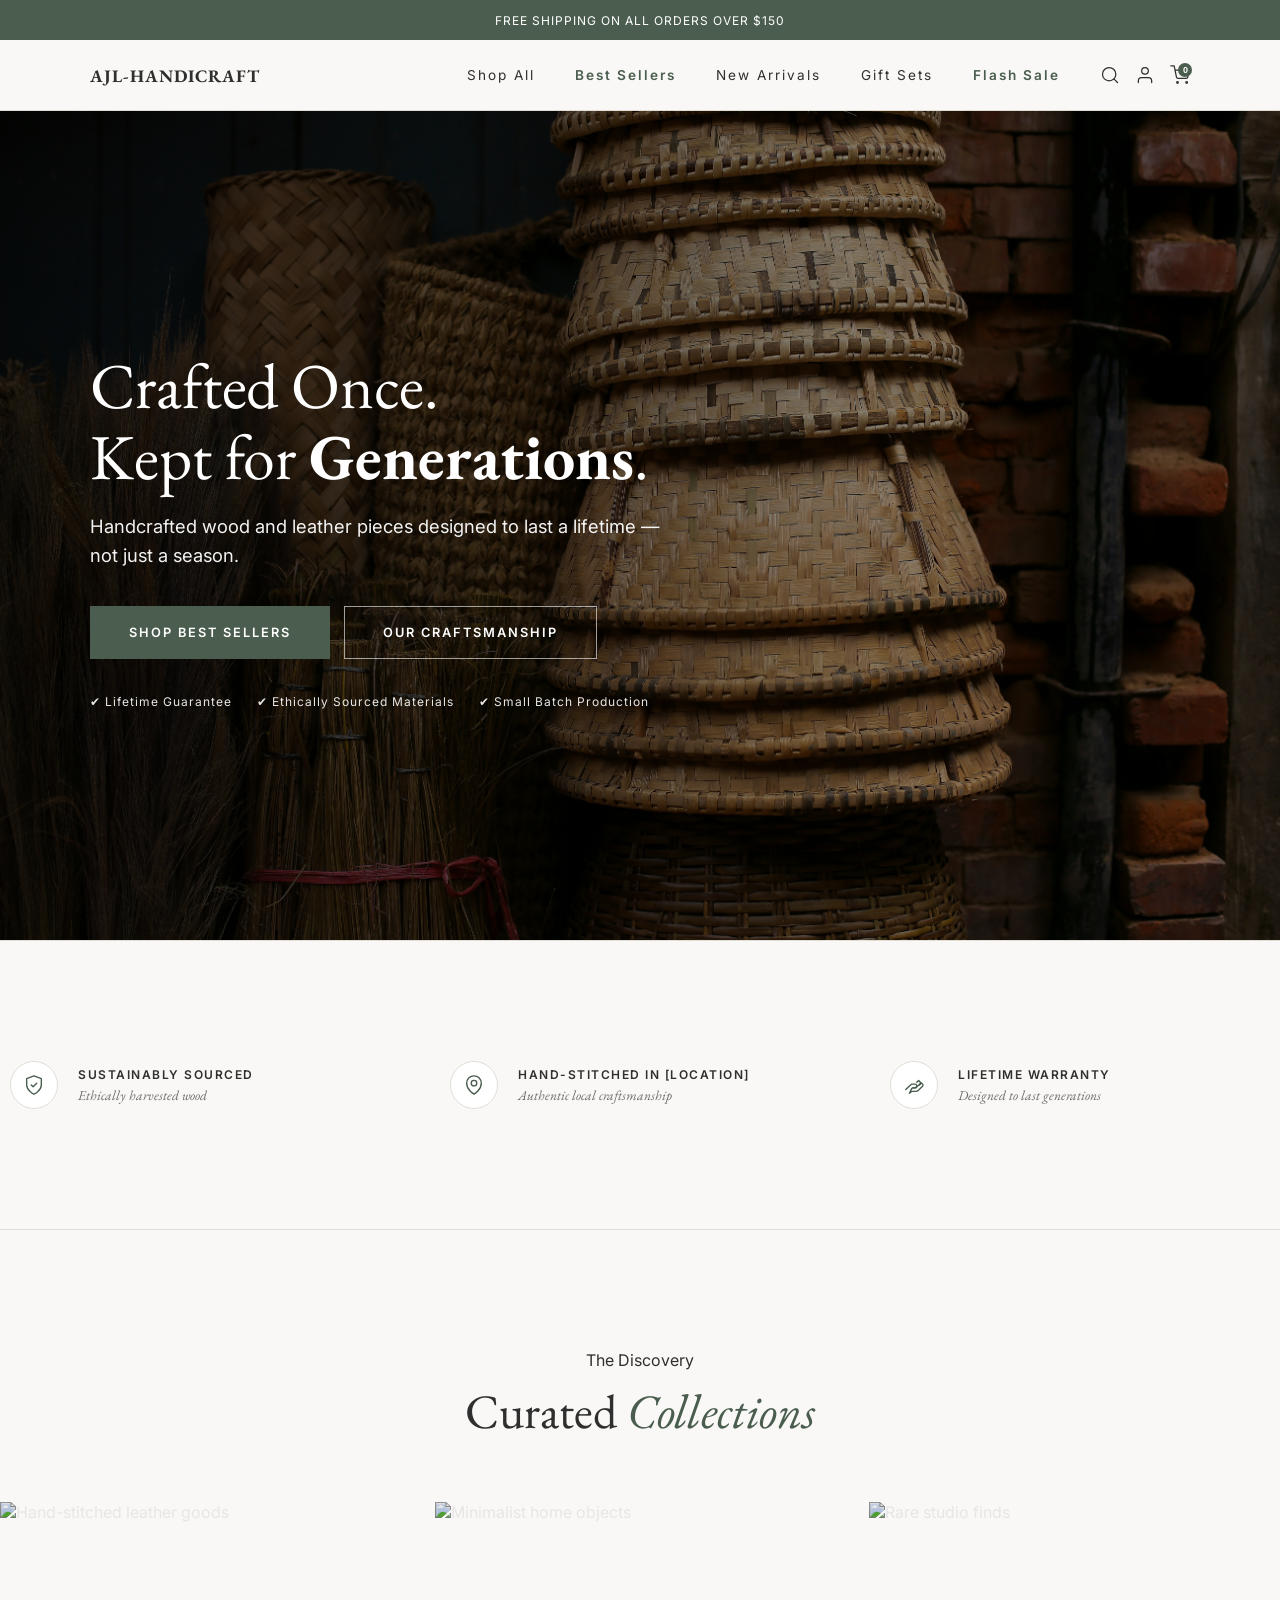
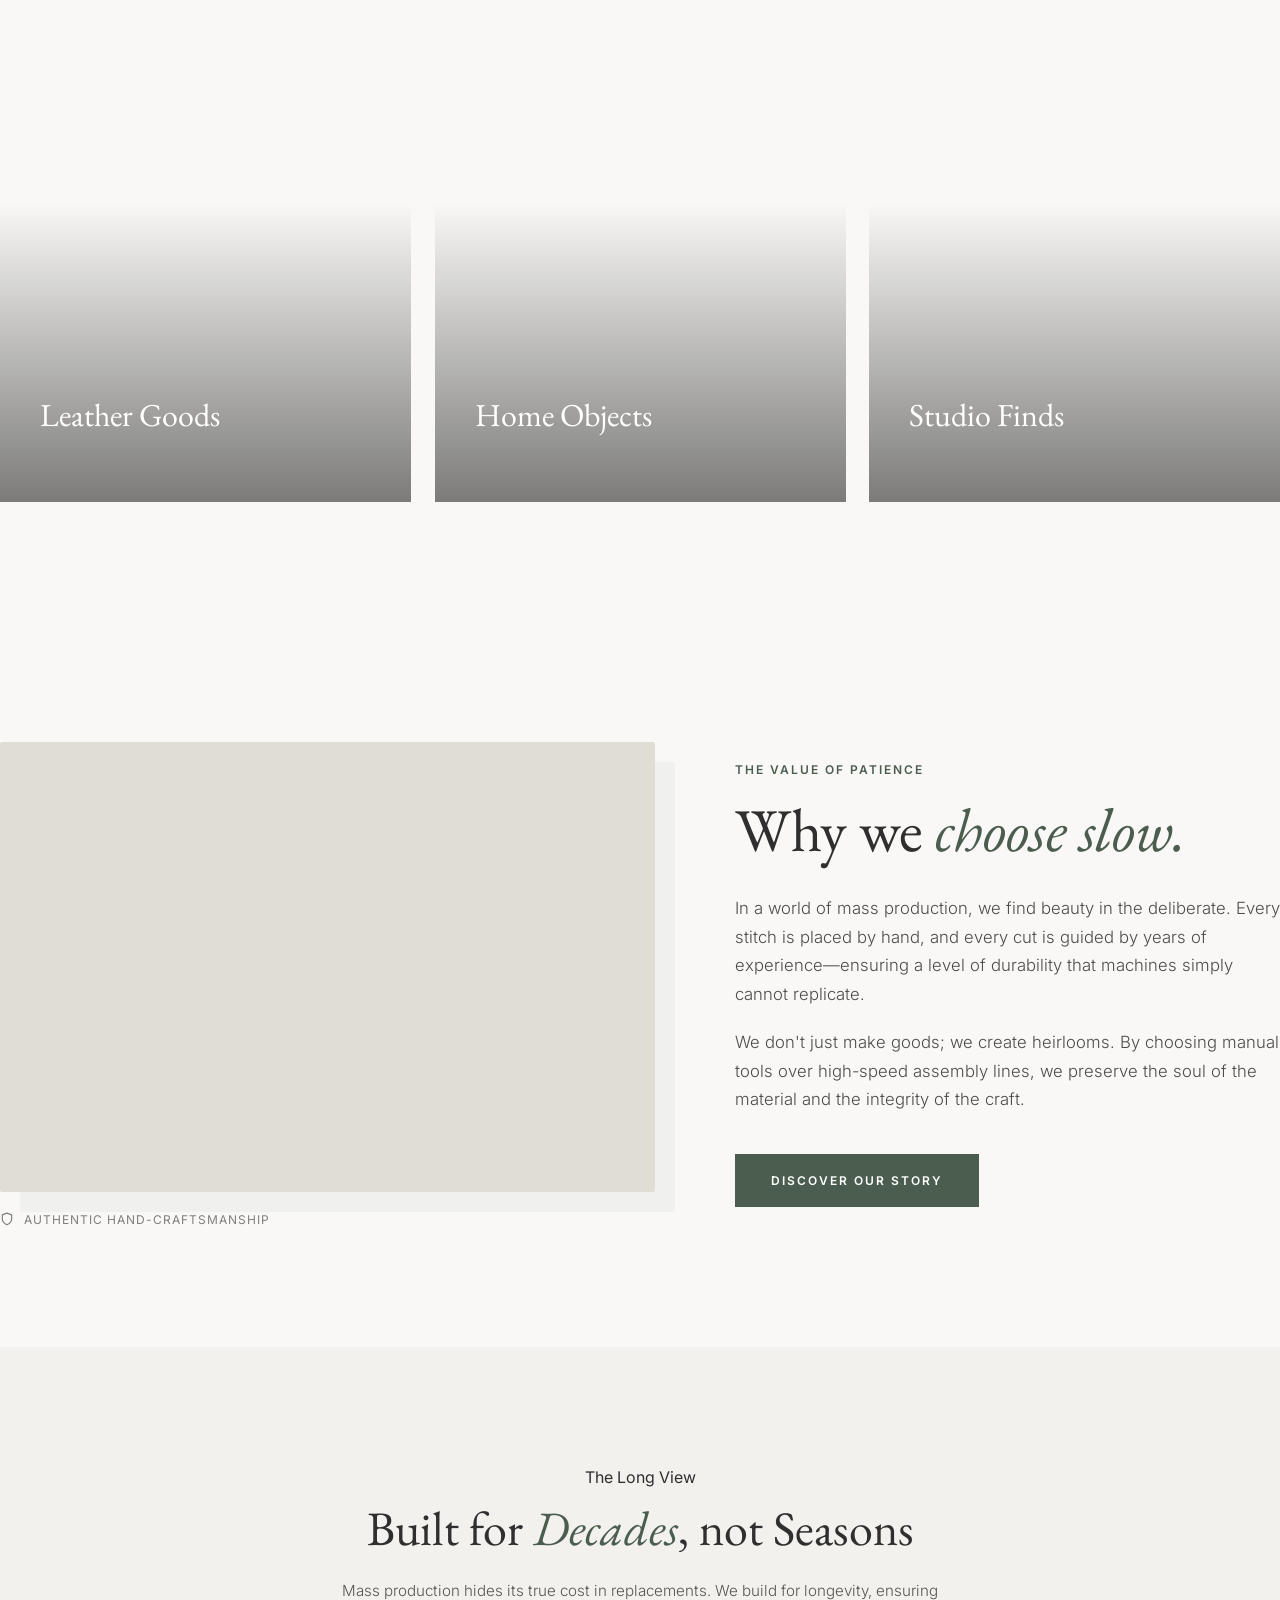
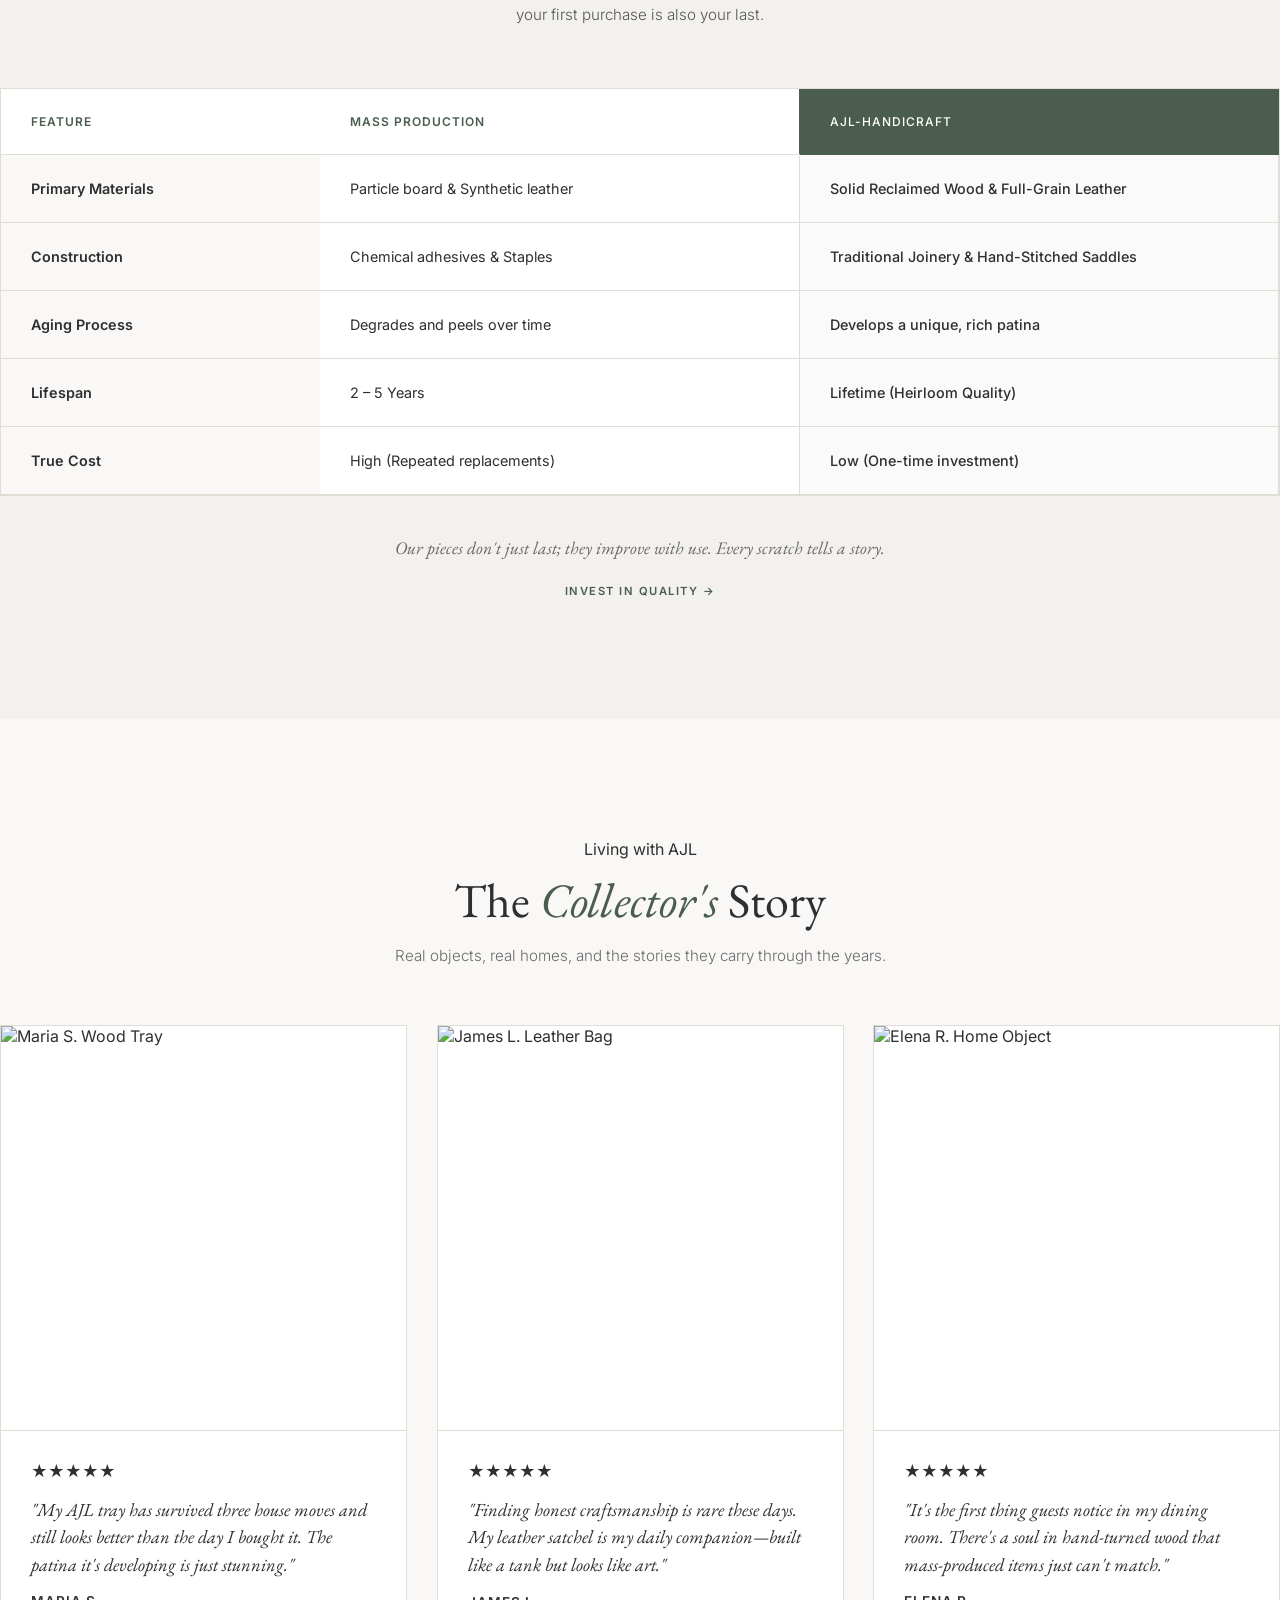
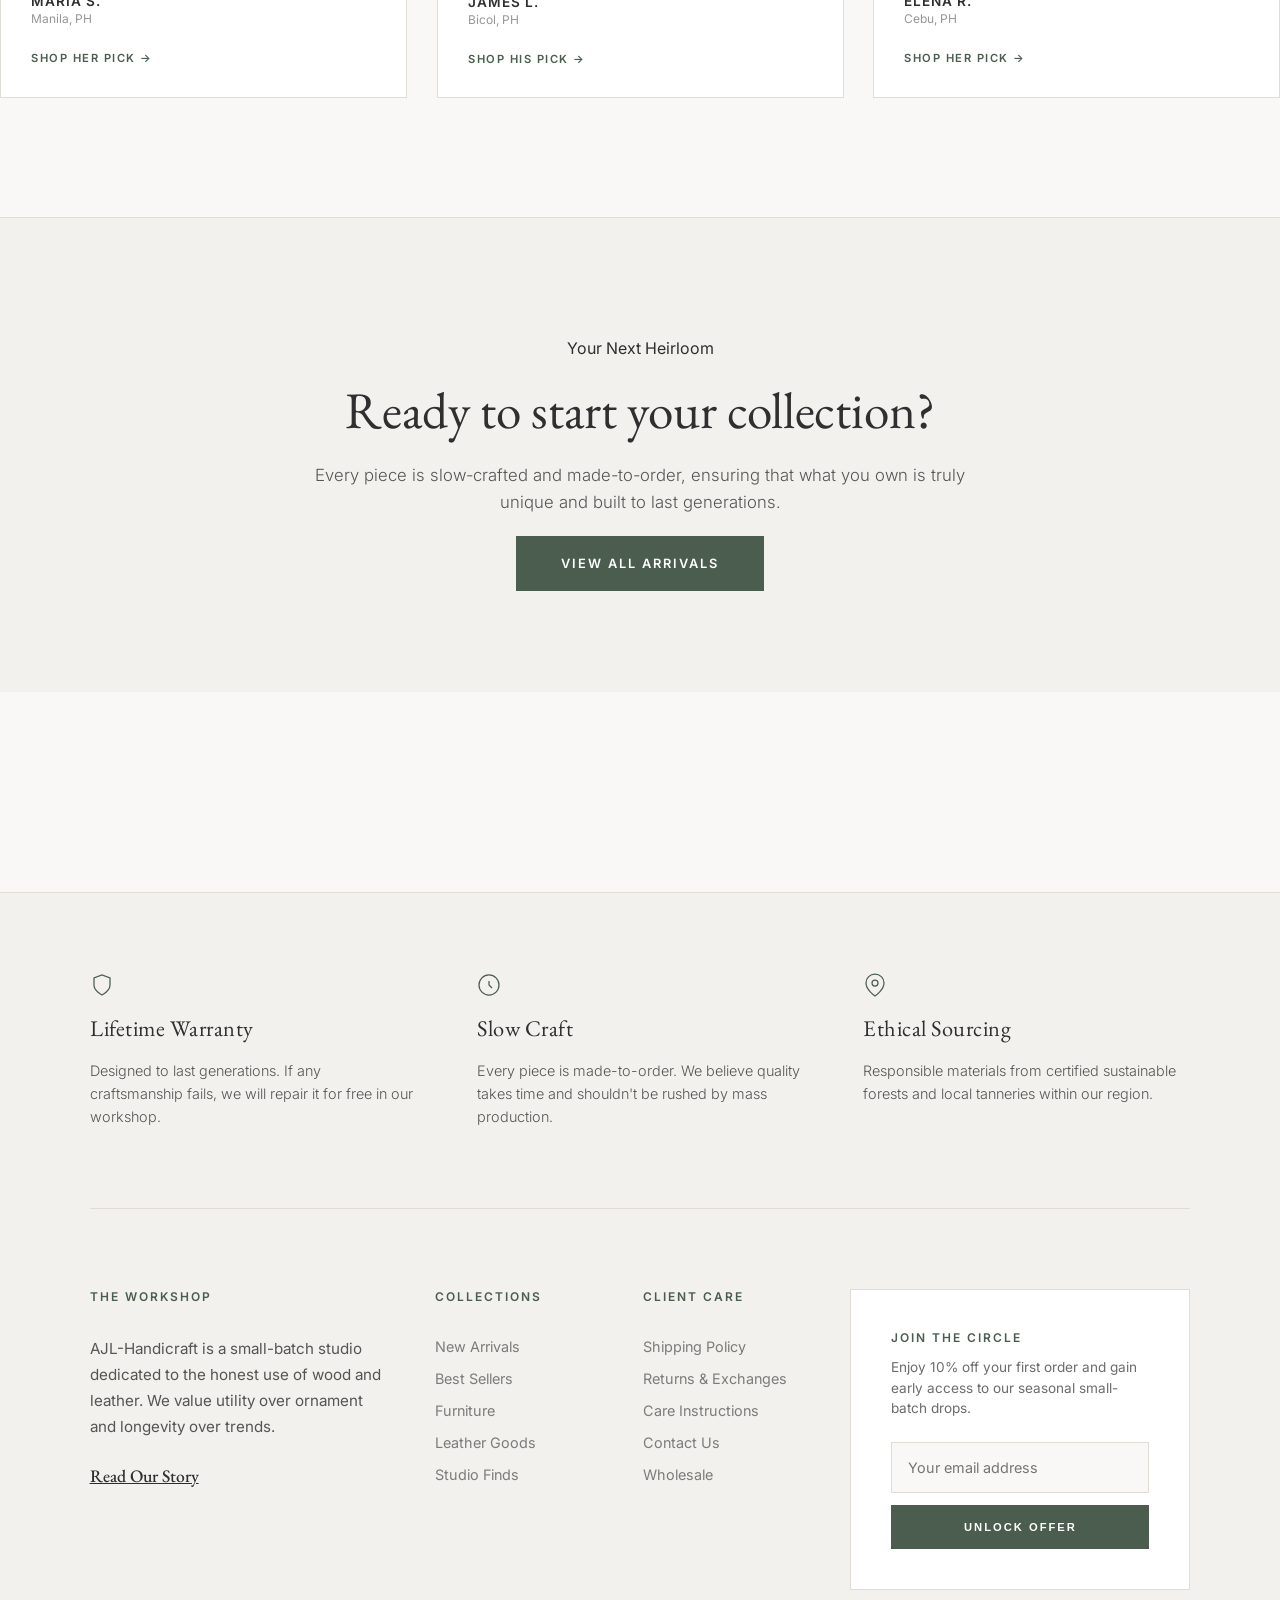
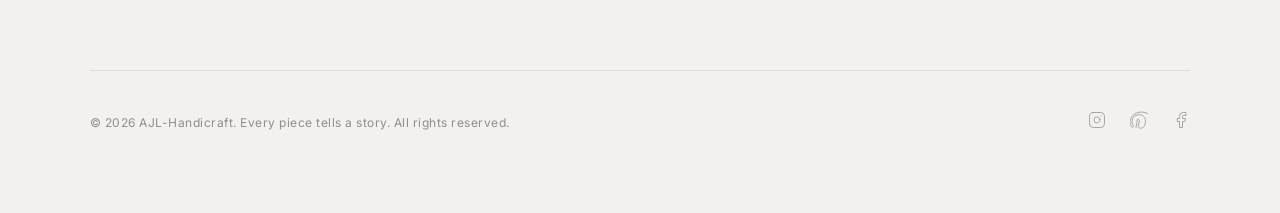
==== index.html @ 51618d53 "initial commit" ====
<!DOCTYPE html>
<html lang="en">
<head>
    <meta charset="UTF-8">
    <meta name="viewport" content="width=device-width, initial-scale=1.0">
    <meta name="description" content="Discover AJL-Handicraft, a small-batch studio dedicated to honest, slow-crafted wood and leather goods. Shop our ethical, made-to-order collections designed to last generations.">
    <title>AJL-Handicraft | Honest Work</title>
    <link href="https://fonts.googleapis.com/css2?family=EB+Garamond:ital@0;1&family=Inter:wght@300;400;500&display=swap" rel="stylesheet">
    <!-- <link href="https://unpkg.com/aos@2.3.1/dist/aos.css" rel="stylesheet"> -->
    
    <style>
        :root {
            --color-bg: #F9F8F6;
            --color-text: #2F2F2F;
            --color-accent: #4A5D4E;
            --color-border: #E0DDD5;
            --margin-elegant: clamp(1.5rem, 7vw, 10rem); 
            --max-content-width: 1400px;
            --announcement-height: 40px;
            --header-height: 70px;
            --drawer-top-offset: calc(var(--announcement-height) + var(--header-height));
        }

        * { margin: 0; padding: 0; box-sizing: border-box; }

        body {
            background-color: var(--color-bg);
            color: var(--color-text);
            font-family: 'Inter', sans-serif;
            overflow-x: hidden;
        }

        /* --- SMART STICKY NAVIGATION --- */
        #main-header {
            position: fixed;
            top: 0;
            left: 0;
            width: 100%;
            z-index: 4000;
            background: var(--color-bg);
            transition: transform 0.3s ease-in-out;
        }

        .header-hidden:not(.has-active-drawer) {
            transform: translateY(calc(var(--announcement-height) * -1));
        }

        .announcement-bar {
            background: var(--color-accent);
            color: white;
            height: var(--announcement-height);
            display: flex;
            align-items: center;
            justify-content: center;
            font-size: 0.75rem;
            text-transform: uppercase;
            letter-spacing: 1px;
        }

        .main-nav {
            height: var(--header-height);
            display: flex;
            align-items: center;
            justify-content: space-between;
            padding: 0 var(--margin-elegant);
            max-width: var(--max-content-width);
            margin: 0 auto;
            background: var(--color-bg);
            transparent: 0.5;
        }

        .nav-border-wrapper {
            border-bottom: 1px solid var(--color-border);
            background: var(--color-bg);
        }

        .logo { 
            font-family: 'EB Garamond', serif; 
            font-size: 1.1rem;
            font-weight: bolder;
            letter-spacing: 1px; 
            text-transform: uppercase;
            text-decoration: none;
            color: var(--color-text);
        }

        .nav-controls { display: flex; align-items: center; gap: 2.5rem;}
        .nav-links { display: flex; align-items: center; gap: 2.5rem;}
        .nav-links a { 
            text-decoration: none; 
            color: var(--color-text); 
            font-size: 0.85rem; 
            letter-spacing: 2px;
        }

        .action-icons { display: flex; align-items: center; gap: 15px; }
        .icon-btn { background: none; border: none; cursor: pointer; display: flex; align-items: center; color: var(--color-text); position: relative; }
        
        .cart-count {
            position: absolute; top: -2px; right: -2px;
            background: var(--color-accent); color: white;
            font-size: 9px; min-width: 14px; height: 14px;
            display: flex; align-items: center; justify-content: center;
            border-radius: 50%; font-weight: bold;
        }

        .menu-toggle { 
            display: none; flex-direction: column; justify-content: center; align-items: center;
            gap: 5px; cursor: pointer; width: 24px; height: 24px; position: relative;
        }
        .menu-toggle span { 
            width: 22px; height: 1.5px; background: var(--color-text); 
            transition: all 0.3s cubic-bezier(0.4, 0, 0.2, 1); transform-origin: center;
        }
        .active-burger span:nth-child(1) { transform: translateY(6.5px) rotate(45deg); }
        .active-burger span:nth-child(2) { opacity: 0; transform: translateX(-10px); }
        .active-burger span:nth-child(3) { transform: translateY(-6.5px) rotate(-45deg); }

        /* --- DRAWERS BASE STYLING --- */
        .drawer {
            position: fixed;
            top: var(--drawer-top-offset);
            height: calc(100vh - var(--drawer-top-offset));
            background: var(--color-bg);
            z-index: 3000;
            transition: 0.4s cubic-bezier(0.4, 0, 0.2, 1);
            padding: 60px 40px;
            display: flex;
            flex-direction: column;
            overflow-y: auto;
        }

        /* --- USER DRAWER UI --- */
        .user-drawer {
            left: -100%;
            width: 100%; 
            max-width: 480px; 
            border-right: 1px solid var(--color-border);
            padding: 40px;
        }
        .user-drawer.active { left: 0; }

        .drawer-header {
            margin-bottom: 40px;
        }
        
        .drawer-header span {
            display: block;
            font-size: 0.7rem;
            text-transform: uppercase;
            letter-spacing: 2px;
            margin-bottom: 12px;
            color: var(--color-accent);
            font-weight: 500;
        }

        .drawer h2 { 
            font-family: 'EB Garamond', serif; 
            font-size: 2.4rem; 
            font-weight: 400; 
            line-height: 1.1;
        }

        .auth-tabs {
            display: flex;
            gap: 25px;
            margin-bottom: 35px;
            border-bottom: 1px solid var(--color-border);
        }

        .tab-btn {
            background: none; border: none; font-family: 'Inter', sans-serif;
            font-size: 0.85rem; text-transform: uppercase; letter-spacing: 1px;
            padding-bottom: 12px; cursor: pointer; color: var(--color-text);
            opacity: 0.4; transition: 0.3s; position: relative;
        }

        .tab-btn.active { opacity: 1; }
        .tab-btn.active::after {
            content: ''; position: absolute; bottom: -1px; left: 0;
            width: 100%; height: 1px; background: var(--color-text);
        }

        .auth-pane { display: none; animation: fadeIn 0.4s ease forwards; }
        .auth-pane.active { display: block; }

        @keyframes fadeIn {
            from { opacity: 0; transform: translateY(10px); }
            to { opacity: 1; transform: translateY(0); }
        }

        .login-form { display: flex; flex-direction: column; gap: 24px; width: 100%; }
        .form-group { display: flex; flex-direction: column; gap: 6px; }
        .form-group label { 
            font-size: 0.65rem; text-transform: uppercase; letter-spacing: 1.5px; 
            font-weight: 500; color: var(--color-text);
        }

        .form-group input {
            width: 100%; background: transparent; border: 1px solid var(--color-border);
            padding: 14px 16px; font-family: 'Inter', sans-serif; font-size: 0.95rem; 
            color: var(--color-text); outline: none; transition: all 0.3s;
        }

        .form-group input:focus { border-color: var(--color-text); background: #fff; }

        .form-footer { margin-top: 4px; display: flex; justify-content: space-between; align-items: center; }
        .form-link { font-size: 0.75rem; color: var(--color-text); text-decoration: none; opacity: 0.6; transition: 0.3s; }
        .form-link:hover { opacity: 1; text-decoration: underline; }

        .action-btn {
            background: var(--color-accent); color: white; border: 1px solid var(--color-accent); 
            padding: 18px; font-family: 'Inter', sans-serif; text-transform: uppercase; 
            letter-spacing: 2px; font-size: 0.75rem; font-weight: 500; cursor: pointer; 
            transition: all 0.3s; text-decoration: none; text-align: center;
        }

        .social-login { margin-top: 40px; text-align: center; }
        .divider {
            display: flex; align-items: center; gap: 15px; margin-bottom: 25px;
            color: var(--color-border); font-size: 0.7rem; text-transform: uppercase; letter-spacing: 1px;
        }
        .divider::before, .divider::after { content: ''; flex: 1; height: 1px; background: var(--color-border); }
        .social-btns { display: flex; gap: 12px; }
        .social-btn {
            flex: 1; padding: 12px; border: 1px solid var(--color-border);
            background: transparent; cursor: pointer; transition: 0.3s;
            display: flex; align-items: center; justify-content: center;
        }

        /* --- CART DRAWER --- */
        .cart-drawer {
            right: -100%; width: 100%; max-width: 450px; border-left: 1px solid var(--color-border);
        }
        .cart-drawer.active { right: 0; }
        .cart-empty { display: flex; flex-direction: column; gap: 20px; }

        .drawer-overlay {
            position: fixed; top: 0; left: 0; width: 100%; height: 100%;
            background: rgba(0, 0, 0, 0.4); opacity: 0; visibility: hidden;
            transition: 0.3s; z-index: 2500; backdrop-filter: blur(2px);
        }
        .drawer-overlay.active { opacity: 1; visibility: visible; }

        @media (max-width: 768px) {
            .drawer { max-width: 100%; border: none; }
            .menu-toggle { display: flex; z-index: 4001; }
            .nav-links {
                position: fixed; top: var(--drawer-top-offset); right: -100%; width: 100%;
                height: calc(100vh - var(--drawer-top-offset)); background: var(--color-bg);
                flex-direction: column; justify-content: flex-start; padding: 60px var(--margin-elegant);
                gap: 30px; transition: 0.4s cubic-bezier(0.4, 0, 0.2, 1); z-index: 2900; border-top: 1px solid var(--color-border);
            }
            .nav-links.active { right: 0; }
            .nav-links a { font-family: 'EB Garamond', serif; font-size: 2rem; border-bottom: 1px solid var(--color-border); padding-bottom: 15px; }
        }

        main { padding-top: var(--announcement-height); margin: 0 auto; padding-bottom: 100px; }
        .container { padding: 0 var(--margin-elegant); }
        .hero { padding: 40px 0 80px 0; max-width: 850px; }

        /* --- REFINED PREMIUM FOOTER --- */
        footer {
            background-color: #F3F1ED;
            border-top: 1px solid var(--color-border);
            padding: 80px 0 40px 0;
            margin-top: 100px;
            color: var(--color-text);
        }

        .footer-container {
            max-width: var(--max-content-width);
            margin: 0 auto;
            padding: 0 var(--margin-elegant);
        }

        /* Trust Banner: Refined Typography & Spacing */
        .footer-trust-banner {
            display: grid;
            grid-template-columns: repeat(3, 1fr);
            gap: 60px;
            padding-bottom: 80px;
            border-bottom: 1px solid var(--color-border);
        }

        .trust-item {
            display: flex;
            flex-direction: column;
            align-items: flex-start; /* Left-aligned for better readability */
            gap: 16px;
        }

        .trust-item svg { 
            width: 24px; 
            height: 24px; 
            color: var(--color-accent); 
            stroke-width: 1.25px;
        }

        .trust-item h5 { 
            font-family: 'EB Garamond', serif; 
            font-size: 1.4rem; 
            font-weight: 400; 
            letter-spacing: 0.5px;
        }

        .trust-item p { 
            font-size: 0.9rem; 
            line-height: 1.6; 
            opacity: 0.8;
            font-weight: 300;
        }

        /* Main Grid: Editorial Layout */
        .footer-grid {
            display: grid;
            grid-template-columns: 1.5fr 0.8fr 0.8fr 1.7fr;
            gap: 50px;
            padding: 80px 0;
        }

        .footer-col h4 {
            font-size: 0.75rem;
            text-transform: uppercase;
            letter-spacing: 2px;
            margin-bottom: 32px;
            font-weight: 600;
            color: var(--color-accent);
        }

        .footer-col p.workshop-desc {
            font-size: 0.95rem;
            line-height: 1.7;
            opacity: 0.8;
            margin-bottom: 24px;
            font-family: 'Inter', sans-serif;
        }

        .footer-col ul { list-style: none; }
        .footer-col ul li { margin-bottom: 12px; }
        .footer-col a {
            text-decoration: none;
            color: var(--color-text);
            font-size: 0.9rem;
            opacity: 0.6;
            transition: all 0.3s ease;
            display: inline-block;
        }

        .footer-col a:hover { 
            opacity: 1; 
            transform: translateX(4px);
            color: var(--color-accent); 
        }

        /* Newsletter: High Conversion Focus */
        .newsletter-box {
            background: white; /* Contrast against the beige footer */
            padding: 40px;
            border: 1px solid var(--color-border);
            position: relative;
        }

        .newsletter-box h4 { margin-bottom: 12px; }
        .newsletter-box p { 
            font-size: 0.85rem; 
            margin-bottom: 24px; 
            line-height: 1.5; 
            opacity: 0.7; 
        }

        .newsletter-form {
            display: flex;
            flex-direction: column;
            gap: 12px;
        }

        .newsletter-form input {
            background: var(--color-bg);
            border: 1px solid var(--color-border);
            padding: 16px;
            font-family: 'Inter', sans-serif;
            font-size: 0.9rem;
            outline: none;
            transition: border-color 0.3s;
        }

        .newsletter-form input:focus { border-color: var(--color-accent); }

        .newsletter-form button {
            background: var(--color-accent);
            color: white;
            border: none;
            padding: 16px;
            text-transform: uppercase;
            letter-spacing: 2px;
            font-size: 0.7rem;
            font-weight: 600;
            cursor: pointer;
            transition: opacity 0.3s;
        }

        .newsletter-form button:hover { opacity: 0.9; }

        /* Bottom Bar */
        .footer-bottom {
            display: flex;
            justify-content: space-between;
            align-items: center;
            padding: 40px 0;
            border-top: 1px solid var(--color-border);
        }

        .footer-bottom p { font-size: 0.75rem; opacity: 0.5; letter-spacing: 0.5px; }

        .social-links { display: flex; gap: 24px; }
        .social-links a { color: var(--color-text); opacity: 0.5; transition: 0.3s; }
        .social-links a:hover { opacity: 1; color: var(--color-accent); }
        .social-links svg { width: 18px; height: 18px; }

        /* Responsive Adjustments */
        @media (max-width: 1100px) {
            .footer-grid { grid-template-columns: 1fr 1fr 1fr; gap: 40px; }
            .footer-col:last-child { grid-column: span 3; margin-top: 20px; }
        }

        @media (max-width: 768px) {
            footer { padding: 60px 0 30px 0; }
            
            .footer-trust-banner { 
                grid-template-columns: 1fr; 
                gap: 40px; 
                padding-bottom: 60px;
            }

            .footer-grid { 
                grid-template-columns: 1fr 1fr; /* Force 2 columns */
                column-gap: 20px;
                row-gap: 50px;
                padding: 60px 0;
            }

            /* Make "The Workshop" and "Newsletter" span both columns to stay full-width */
            .footer-col:first-child, 
            .footer-col:last-child { 
                grid-column: span 2; 
            }

            /* Adjust heading size slightly for mobile 2-col fit */
            .footer-col h4 {
                font-size: 0.65rem;
                margin-bottom: 20px;
            }

            .footer-bottom { 
                flex-direction: column-reverse; 
                gap: 30px; 
                text-align: center; 
            }
            
            .trust-item { align-items: center; text-align: center; }
            .newsletter-box { padding: 30px 20px; }
        }

        @media (max-width: 768px) {
            .drawer { max-width: 100%; border: none; padding: 50px 28px; }
            .menu-toggle { display: flex; z-index: 4001; }

            /* Fix for Mobile Navigation Links */
            .nav-links {
                position: fixed;
                top: var(--drawer-top-offset);
                right: -100%;
                width: 100%;
                height: calc(100vh - var(--drawer-top-offset));
                background: var(--color-bg);
                flex-direction: column;
                justify-content: flex-start;
                padding: 28px; /* Aligned with drawer padding */
                gap: 0; /* Remove gap to use border-spacing instead */
                transition: 0.4s cubic-bezier(0.4, 0, 0.2, 1);
                z-index: 3000; /* Same as drawers */
                overflow-y: auto;
            }

            .nav-links.active {
                right: 0;
            }

            .nav-links a {
                font-family: 'EB Garamond', serif;
                font-size: 1.8rem;
                color: var(--color-text);
                text-decoration: none;
                text-transform: none; /* Removed uppercase for elegant serif look */
                letter-spacing: 0;
                padding: 20px 0;
                width: 100%;
                border-bottom: 1px solid var(--color-border);
                display: block;
                transition: padding-left 0.3s ease;
            }

            .nav-links a:last-child {
                border-bottom: none;
            }
            
            .nav-links a:hover {
                padding-left: 10px;
                color: var(--color-accent);
            }
        }


        /* Native Animation Styles (Replacement for AOS) */
        [data-reveal] {
            opacity: 0;
            transform: translateY(30px);
            transition: all 1.0s cubic-bezier(0.4, 0, 0.2, 1);
            will-change: opacity, transform;
        }

        [data-reveal].revealed {
            opacity: 1;
            transform: translateY(0);
        }

        /* Delay helpers (para sa data-aos-delay="100" etc.) */
        [data-reveal-delay="100"] { transition-delay: 100ms; }
        [data-reveal-delay="200"] { transition-delay: 200ms; }


    </style>







































    <style>
        /* =========================
           MOBILE-FIRST HERO
        ========================= */

        .ajl-hero {
            position: relative;
            min-height: 100vh;
            display: flex;
            align-items: center;
            padding: 100px 0 80px 0;
            background-image: url('bg-hero.webp'); /* Replace with real product */
            background-size: cover;
            background-position: center;
            background-repeat: no-repeat;
        }

        /* Stronger overlay for readability */
        .hero-overlay {
            position: absolute;
            inset: 0;
            background: linear-gradient(
                180deg,
                rgba(0,0,0,0.75) 0%,
                rgba(0,0,0,0.65) 50%,
                rgba(0,0,0,0.55) 100%
            );
            z-index: 1;
        }

        .hero-container {
            position: relative;
            z-index: 2;
            width: 100%;
            padding: 0 24px; /* mobile padding */
        }

        .hero-content-box {
            max-width: 600px;
            color: #ffffff;
        }

        /* Headline */
        .hero-title {
            font-family: 'EB Garamond', serif;
            font-size: 2.4rem;
            line-height: 1.1;
            font-weight: 400;
            margin-top: 30px;
            margin-bottom: 20px;
        }

        .hero-title span {
            display: block;
        }

        /* Subheadline */
        .hero-lead {
            font-size: 1rem;
            line-height: 1.6;
            margin-bottom: 35px;
            opacity: 0.95;
        }

        /* CTA buttons */
        .hero-cta-wrapper {
            display: flex;
            flex-direction: column; /* stacked on mobile */
            gap: 14px;
            margin-bottom: 35px;
        }

        .hero-btn-primary,
        .hero-btn-secondary {
            width: 100%;
            text-align: center;
            padding: 18px;
            font-size: 0.8rem;
            text-transform: uppercase;
            letter-spacing: 2px;
            font-weight: 600;
            text-decoration: none;
            transition: all 0.3s ease;
        }

        /* Primary */
        .hero-btn-primary {
            background-color: var(--color-accent);
            color: white;
            border: 1px solid var(--color-accent);
        }

        .hero-btn-primary:hover {
            transform: translateY(-2px);
        }

        /* Secondary */
        .hero-btn-secondary {
            background: transparent;
            color: white;
            border: 1px solid rgba(255,255,255,0.6);
        }

        .hero-btn-secondary:hover {
            transform: translateY(-2px);
            background: white;
            color: var(--color-text);
        }

        /* Trust indicators */
        .hero-trust-indicators {
            display: flex;
            flex-direction: column;
            gap: 10px;
            font-size: 0.75rem;
            letter-spacing: 1px;
            opacity: 0.9;
        }

        .indicator-item {
            display: flex;
            align-items: center;
            gap: 8px;
        }

        /* =========================
           DESKTOP BREAKPOINT
        ========================= */

        @media (min-width: 768px) {

            .hero-container {
                padding: 0 var(--margin-elegant);
                max-width: var(--max-content-width);
                margin: 0 auto;
            }

            .hero-title {
                font-size: clamp(3rem, 5vw, 4.5rem);
                margin-top: 60px;
            }

            .hero-lead {
                font-size: 1.15rem;
            }

            .hero-cta-wrapper {
                flex-direction: row;
            }

            .hero-btn-primary,
            .hero-btn-secondary {
                width: auto;
                padding: 18px 38px;
            }

            .hero-trust-indicators {
                flex-direction: row;
                flex-wrap: wrap;
                gap: 25px;
            }

            /* Slight gradient adjustment for desktop */
            .hero-overlay {
                background: linear-gradient(
                    90deg,
                    rgba(0,0,0,0.75) 0%,
                    rgba(0,0,0,0.55) 45%,
                    rgba(0,0,0,0.2) 100%
                );
            }
        }
    </style>

    <style>
        /* --- TRUST BAR STYLING (THE LOGIC) --- */
        .trust-bar {
            padding: 120px 0 120px 0;
            background-color: var(--color-bg);
            border-top: 1px solid var(--color-border);
            border-bottom: 1px solid var(--color-border);
        }

        .trust-bar-grid {
            display: grid;
            grid-template-columns: repeat(3, 1fr); /* 3 columns on desktop */
            gap: 40px;
            max-width: var(--max-content-width);
            margin: 0 auto;
        }

        .trust-bar-item {
            display: flex;
            align-items: center;
            gap: 20px;
            padding: 0 10px;
        }

        .trust-icon {
            display: flex;
            align-items: center;
            justify-content: center;
            width: 48px;
            height: 48px;
            background: #ffffff; /* Contrast against beige background */
            border-radius: 50%;
            border: 1px solid var(--color-border);
            color: var(--color-accent);
            flex-shrink: 0;
        }

        .trust-text h3 {
            font-size: 0.75rem;
            text-transform: uppercase;
            letter-spacing: 1.5px;
            font-weight: 600;
            margin-bottom: 4px;
            color: var(--color-text);
        }

        .trust-text p {
            font-size: 0.85rem;
            font-family: 'EB Garamond', serif; /* Consistent brand typography */
            font-style: italic;
            opacity: 0.7;
            color: var(--color-text);
        }

        /* --- MOBILE RESPONSIVE (CONVERSION FOCUS) --- */
        @media (max-width: 1024px) {
            .trust-bar-grid {
                gap: 20px;
            }
        }

        @media (max-width: 768px) {
            .trust-bar {
                padding: 40px 0;
            }
            
            .trust-bar-grid {
                grid-template-columns: 1fr; /* Stack vertically for mobile readability */
                gap: 32px;
            }

            .trust-bar-item {
                justify-content: flex-start;
                padding: 0 5%; /* Side breathing room for mobile */
            }
            
            .trust-icon {
                width: 44px;
                height: 44px;
            }
            
            .trust-text h3 {
                font-size: 0.7rem;
            }
        }
    </style>

    <style>
        /* --- THE PROCESS SECTION (AJL UI ALIGNED) --- */
        .process-section {
            padding: 120px 0px 120px 0px;
            background-color: var(--color-bg);
            max-width: var(--max-content-width);
            margin: 0 auto;
            overflow: hidden;
        }

        .process-grid {
            display: grid;
            grid-template-columns: 1.2fr 1fr; /* Video is slightly wider for focus */
            gap: 80px;
            align-items: center;
        }

        /* Content Styling */
        .process-label {
            display: block;
            font-size: 0.75rem;
            text-transform: uppercase;
            letter-spacing: 2px;
            color: var(--color-accent);
            margin-bottom: 20px;
            font-weight: 600;
        }

        .process-title {
            font-family: 'EB Garamond', serif;
            font-size: clamp(2.5rem, 5vw, 3.8rem);
            line-height: 1.1;
            font-weight: 400;
            margin-bottom: 30px;
            color: var(--color-text);
        }

        .process-title em {
            font-style: italic;
            color: var(--color-accent);
        }

        .process-description {
            margin-bottom: 40px;
        }

        .process-description p {
            font-size: 1.05rem;
            line-height: 1.7;
            margin-bottom: 20px;
            opacity: 0.85;
            font-weight: 300;
        }

        /* Video Styling */
        .video-wrapper {
            position: relative;
        }

        .video-container {
            width: 100%;
            aspect-ratio: 16 / 11; /* Editorial Portrait Look */
            background-color: var(--color-border);
            border-radius: 2px;
            overflow: hidden;
            box-shadow: 20px 20px 0px rgba(74, 93, 78, 0.05); /* Accent Offset Shadow */
        }

        .video-container video {
            width: 100%;
            height: 100%;
            object-fit: cover;
        }

        .video-caption {
            margin-top: 20px;
            display: flex;
            align-items: center;
            gap: 10px;
            font-size: 0.75rem;
            text-transform: uppercase;
            letter-spacing: 1px;
            opacity: 0.6;
        }

        /* CTA Button */
        .btn-process {
            display: inline-block;
            padding: 18px 35px;
            background-color: var(--color-accent);
            color: white;
            text-decoration: none;
            font-size: 0.75rem;
            text-transform: uppercase;
            letter-spacing: 2px;
            font-weight: 600;
            transition: all 0.3s ease;
            border: 1px solid var(--color-accent);
        }

        .btn-process:hover {
            background-color: transparent;
            color: var(--color-accent);
            transform: translateY(-3px);
        }

        /* --- MOBILE RESPONSIVE --- */
        @media (max-width: 992px) {
            .process-grid {
                gap: 50px;
            }
        }

        @media (max-width: 768px) {
            .process-section {
                padding: 80px 24px; /* Standard mobile padding */
            }

            .process-grid {
                grid-template-columns: 1fr; /* Stacked layout */
                gap: 40px;
            }

            .process-content {
                order: 2; /* Text goes below video for better mobile flow */
                text-align: center;
            }

            .video-wrapper {
                order: 1;
            }

            .video-container {
                aspect-ratio: 16 / 9; /* Widescreen on mobile to save vertical space */
                box-shadow: 10px 10px 0px rgba(74, 93, 78, 0.05);
            }

            .video-caption {
                justify-content: center;
            }

            .btn-process {
                width: 100%; /* Full width for easier clicking on mobile */
                text-align: center;
            }
        }
    </style>

    <style>
        /* --- CURATED COLLECTIONS STYLING --- */
        .collections-section {
            padding: 120px 0 120px 0;
            background-color: var(--color-bg);
        }

        .section-header {
            text-align: center;
            margin-bottom: 60px;
        }

        .section-title {
            font-family: 'EB Garamond', serif;
            font-size: clamp(2.2rem, 4vw, 3rem);
            font-weight: 400;
            margin-top: 10px;
        }

        .section-title em {
            font-style: italic;
            color: var(--color-accent);
        }

        .collections-grid {
            display: grid;
            grid-template-columns: repeat(3, 1fr);
            gap: 24px;
        }

        .collection-card {
            position: relative;
            display: block;
            height: 600px; /* Tall editorial look */
            text-decoration: none;
            overflow: hidden;
            color: white;
        }

        .card-image-box {
            width: 100%;
            height: 100%;
            transition: transform 1.5s cubic-bezier(0.19, 1, 0.22, 1);
        }

        .card-image-box img {
            width: 100%;
            height: 100%;
            object-fit: cover;
            /* Optional: bahagyang paitimin ang image para mabasa ang text */
            filter: brightness(0.9);
        }

        .card-overlay {
            position: absolute;
            inset: 0;
            background: linear-gradient(to bottom, transparent 50%, rgba(0,0,0,0.5));
            display: flex;
            align-items: flex-end;
            padding: 40px;
            transition: background 0.4s ease;
        }

        .card-content h3 {
            font-family: 'EB Garamond', serif;
            font-size: 2rem;
            font-weight: 400;
            margin-bottom: 12px;
            transform: translateY(10px);
            transition: transform 0.4s ease;
        }

        .shop-link {
            font-size: 0.75rem;
            text-transform: uppercase;
            letter-spacing: 2px;
            font-weight: 600;
            border-bottom: 1px solid rgba(255,255,255,0.5);
            padding-bottom: 4px;
            opacity: 0;
            transform: translateY(20px);
            transition: all 0.4s ease;
            display: inline-block;
        }

        /* Hover States */
        .collection-card:hover .card-image-box {
            transform: scale(1.08);
        }

        .collection-card:hover .card-overlay {
            background: linear-gradient(to bottom, transparent 30%, rgba(0,0,0,0.6));
        }

        .collection-card:hover .card-content h3 {
            transform: translateY(0);
        }

        .collection-card:hover .shop-link {
            opacity: 1;
            transform: translateY(0);
            border-bottom-color: white;
        }

        /* --- MOBILE RESPONSIVE --- */
        @media (max-width: 1024px) {
            .collection-card {
                height: 500px;
            }
        }

        @media (max-width: 768px) {
            .collections-section {
                padding: 60px 0;
            }
            
            .collections-grid {
                grid-template-columns: 1fr; /* Stacked cards on mobile */
                gap: 16px;
            }

            .collection-card {
                height: 400px; /* Shorter cards on mobile */
            }

            .card-content h3 {
                font-size: 1.8rem;
            }

            /* Make link always visible on mobile for better conversion */
            .shop-link {
                opacity: 0.8;
                transform: translateY(0);
            }
        }
    </style>

    <style>
        /* --- COMPARISON SECTION STYLING --- */
        .comparison-section {
            padding: 120px 0 120px 0px;
            background-color: #F3F1ED; /* Slightly darker to separate from other sections */
        }

        .comparison-intro {
            max-width: 600px;
            margin: 20px auto 0;
            font-size: 0.95rem;
            line-height: 1.6;
            opacity: 0.8;
            font-weight: 300;
        }

        .comparison-table-wrapper {
            margin-top: 60px;
            overflow-x: auto; /* For mobile swiping */
            border: 1px solid var(--color-border);
            background: white;
        }

        .comparison-table {
            width: 100%;
            border-collapse: collapse;
            text-align: left;
            min-width: 600px; /* Ensures table doesn't get too squished */
        }

        .comparison-table th, 
        .comparison-table td {
            padding: 25px 30px;
            border-bottom: 1px solid var(--color-border);
            font-size: 0.9rem;
        }

        .comparison-table th {
            font-family: 'Inter', sans-serif;
            text-transform: uppercase;
            letter-spacing: 1px;
            font-size: 0.75rem;
            font-weight: 600;
            color: var(--color-accent);
        }

        .feature-name {
            font-weight: 600;
            background-color: var(--color-bg);
            width: 25%;
        }

        .comparison-table td:not(.feature-name) {
            width: 37.5%;
        }

        /* Highlight Column for AJL-Handicraft */
        .comparison-table .highlight {
            background-color: rgba(74, 93, 78, 0.03);
            color: var(--color-text);
            font-weight: 500;
            border-left: 1px solid var(--color-border);
            border-right: 1px solid var(--color-border);
        }

        .comparison-table th.highlight {
            background-color: var(--color-accent);
            color: white;
            border-color: var(--color-accent);
        }

        /* Footer of Section */
        .comparison-footer {
            margin-top: 40px;
            text-align: center;
        }

        .comparison-footer p {
            font-family: 'EB Garamond', serif;
            font-style: italic;
            font-size: 1.1rem;
            margin-bottom: 20px;
            opacity: 0.7;
        }

        .process-link {
            margin-top: 10px;
            font-size: 0.7rem;
            text-transform: uppercase;
            letter-spacing: 1.5px;
            font-weight: 600;
            text-decoration: none;
            color: var(--color-accent);
            border-bottom: 1px solid transparent;
            width: fit-content;
            transition: 0.3s;
        }

        .process-link:hover{
            border-bottom-color: var(--color-accent);
        }

        /* --- MOBILE ADJUSTMENTS --- */
        @media (max-width: 768px) {
            .comparison-section {
                padding: 60px 0;
            }

            .comparison-table th, 
            .comparison-table td {
                padding: 15px 20px;
                font-size: 0.8rem;
            }

            .feature-name {
                width: 30%;
            }
        }
    </style>

    <style>
        /* --- CUSTOMER STORIES SECTION --- */
        .testimonials-section {
            padding: 120px 0 120px 0;
            background-color: var(--color-bg);
        }

        .testimonial-intro {
            max-width: 500px;
            margin: 15px auto 0;
            font-size: 0.95rem;
            opacity: 0.7;
            font-weight: 300;
        }

        .testimonials-grid {
            display: grid;
            grid-template-columns: repeat(3, 1fr);
            gap: 30px;
            margin-top: 60px;
        }

        .testimonial-card {
            background: white;
            border: 1px solid var(--color-border);
            transition: transform 0.4s ease, box-shadow 0.4s ease;
        }

        .testimonial-card:hover {
            transform: translateY(-10px);
            box-shadow: 0 20px 40px rgba(0,0,0,0.05);
        }

        .testimonial-image {
            width: 100%;
            aspect-ratio: 1 / 1;
            overflow: hidden;
            border-bottom: 1px solid var(--color-border);
        }

        .testimonial-image img {
            width: 100%;
            height: 100%;
            object-fit: cover;
            transition: transform 0.8s ease;
        }

        .testimonial-card:hover .testimonial-image img {
            transform: scale(1.05);
        }

        .testimonial-content {
            padding: 30px;
            display: flex;
            flex-direction: column;
            gap: 15px;
        }

        .testimonial-content blockquote {
            font-family: 'EB Garamond', serif;
            font-size: 1.15rem;
            line-height: 1.5;
            font-style: italic;
            color: var(--color-text);
        }

        .customer-info {
            display: flex;
            flex-direction: column;
            gap: 2px;
        }

        .customer-name {
            font-size: 0.85rem;
            font-weight: 600;
            text-transform: uppercase;
            letter-spacing: 1px;
        }

        .customer-location {
            font-size: 0.75rem;
            opacity: 0.5;
        }

        .shop-their-pick {
            margin-top: 10px;
            font-size: 0.7rem;
            text-transform: uppercase;
            letter-spacing: 1.5px;
            font-weight: 600;
            text-decoration: none;
            color: var(--color-accent);
            border-bottom: 1px solid transparent;
            width: fit-content;
            transition: 0.3s;
        }

        .shop-their-pick:hover {
            border-bottom-color: var(--color-accent);
        }

        /* --- MOBILE RESPONSIVE --- */
        @media (max-width: 1024px) {
            .testimonials-grid {
                grid-template-columns: 1fr 1fr;
            }
        }

        @media (max-width: 768px) {
            .testimonials-section {
                padding: 60px 0;
            }

            .testimonials-grid {
                grid-template-columns: 1fr;
                gap: 20px;
            }

            .testimonial-content {
                padding: 25px;
            }

            .testimonial-image {
                aspect-ratio: 4 / 3; /* Slightly shorter on mobile */
            }
        }
    </style>

    <style>
        /* --- SECONDARY CTA STYLING --- */
        .secondary-cta {
            padding: 120px 0 120px 0;
            background-color: #F3F1ED; /* Subtle contrast from the main background */
            border-top: 1px solid var(--color-border);
            text-align: center;
        }

        .cta-content {
            max-width: 700px;
            margin: 0 auto;
            display: flex;
            flex-direction: column;
            align-items: center;
            gap: 24px;
        }

        .cta-title {
            font-family: 'EB Garamond', serif;
            font-size: clamp(2.2rem, 5vw, 3.2rem); /* Responsive typography */
            font-weight: 400;
            line-height: 1.1;
            color: var(--color-text);
        }

        .cta-description {
            font-size: 1.05rem;
            line-height: 1.6;
            opacity: 0.8;
            font-weight: 300;
            margin-bottom: 12px;
        }

        /* Reusing existing primary button styles for brand consistency */
        .secondary-cta .btn-primary-hero {
            width: auto;
            padding: 20px 45px;
            background-color: var(--color-accent);
            color: white;
            text-decoration: none;
            text-transform: uppercase;
            letter-spacing: 2px;
            font-size: 0.8rem;
            font-weight: 600;
            transition: all 0.3s ease;
        }

        .secondary-cta .btn-primary-hero:hover {
            transform: translateY(-3px);
            box-shadow: 0 10px 20px rgba(0,0,0,0.1);
            background-color: #3d4d40;
        }

        /* --- MOBILE RESPONSIVE ADJUSTMENTS --- */
        @media (max-width: 768px) {
            .secondary-cta {
                padding: 80px 0;
            }
            
            .cta-content {
                padding: 0 20px;
            }
            
            .secondary-cta .btn-primary-hero {
                width: 100%; /* Full-width button for better thumb-reach on mobile */
                max-width: 320px;
            }
        }
    </style>
</head>
<body>

    <div class="drawer-overlay" id="drawer-overlay"></div>

    <header id="main-header">
        <div class="announcement-bar">Free shipping on all orders over $150</div>
        <div class="nav-border-wrapper">
            <nav class="main-nav">
                <div class="logo-container">
                    <a href="#" class="logo">AJL-Handicraft</a>
                </div>

                <div class="nav-controls">
                    <div class="nav-links" id="nav-menu">
                        <a href="#shop-all">Shop All</a>
                        <a href="#best-sellers" style="color: var(--color-accent); font-weight: 600;">Best Sellers</a>
                        <a href="#story">New Arrivals</a>
                        <a href="#story">Gift Sets</a>
                        <a href="#story" style="color: var(--color-accent); font-weight: 600;">Flash Sale</a>
                    </div>

                    <div class="action-icons">
                        <button class="icon-btn" id="search-icon-btn">
                          <svg xmlns="http://www.w3.org/2000/svg" width="20" height="20" viewBox="0 0 24 24" fill="none" stroke="currentColor" stroke-width="1.5" stroke-linecap="round" stroke-linejoin="round">
                            <circle cx="11" cy="11" r="8"></circle>
                            <line x1="21" y1="21" x2="16.65" y2="16.65"></line>
                          </svg>
                        </button>

                        <button class="icon-btn" id="user-icon-btn">
                            <svg xmlns="http://www.w3.org/2000/svg" width="20" height="20" viewBox="0 0 24 24" fill="none" stroke="currentColor" stroke-width="1.5" stroke-linecap="round" stroke-linejoin="round"><path d="M20 21v-2a4 4 0 0 0-4-4H8a4 4 0 0 0-4 4v2"/><circle cx="12" cy="7" r="4"/></svg>
                        </button>

                        <button class="icon-btn" id="cart-icon-btn">
                            <svg xmlns="http://www.w3.org/2000/svg" width="20" height="20" viewBox="0 0 24 24" fill="none" stroke="currentColor" stroke-width="1.5" stroke-linecap="round" stroke-linejoin="round"><circle cx="9" cy="21" r="1"/><circle cx="20" cy="21" r="1"/><path d="M1 1h4l2.68 13.39a2 2 0 0 0 2 1.61h9.72a2 2 0 0 0 2-1.61L23 6H6"/></svg>
                            <span class="cart-count">0</span>
                        </button>

                        <div class="menu-toggle" id="mobile-toggle">
                            <span></span><span></span><span></span>
                        </div>
                    </div>
                </div>
            </nav>
        </div>
    </header>

    <aside class="drawer user-drawer" id="user-drawer">
        <div class="drawer-header">
            <span>Account Access</span>
            <h2 id="auth-title">Welcome back</h2>
        </div>
        <div class="auth-tabs">
            <button class="tab-btn active" onclick="switchAuth('login')">Sign In</button>
            <button class="tab-btn" onclick="switchAuth('signup')">Register</button>
        </div>
        <div class="auth-content">
            <div id="login-pane" class="auth-pane active">
                <form class="login-form">
                    <div class="form-group"><label>Email</label><input type="email" placeholder="email@example.com" required></div>
                    <div class="form-group">
                        <label>Password</label><input type="password" placeholder="••••••••" required>
                        <div class="form-footer"><a href="#" class="form-link">Forgot password?</a></div>
                    </div>
                    <button type="submit" class="action-btn">Sign In</button>
                </form>
            </div>
            <div id="signup-pane" class="auth-pane">
                <form class="login-form">
                    <div class="form-group"><label>Full Name</label><input type="text" placeholder="Your Name" required></div>
                    <div class="form-group"><label>Email</label><input type="email" placeholder="email@example.com" required></div>
                    <div class="form-group"><label>Password</label><input type="password" placeholder="Min. 8 characters" required></div>
                    <button type="submit" class="action-btn">Create Account</button>
                </form>
            </div>
        </div>
        <div class="social-login">
            <div class="divider">Or continue with</div>
            <div class="social-btns">
                <button class="social-btn"><svg width="18" height="18" viewBox="0 0 24 24"><path d="M22.56 12.25c0-.78-.07-1.53-.2-2.25H12v4.26h5.92c-.26 1.37-1.04 2.53-2.21 3.31v2.77h3.57c2.08-1.92 3.28-4.74 3.28-8.09z" fill="#4285F4"/><path d="M12 23c2.97 0 5.46-.98 7.28-2.66l-3.57-2.77c-.98.66-2.23 1.06-3.71 1.06-2.86 0-5.29-1.93-6.16-4.53H2.18v2.84C3.99 20.53 7.7 23 12 23z" fill="#34A853"/><path d="M5.84 14.09c-.22-.66-.35-1.36-.35-2.09s.13-1.43.35-2.09V7.07H2.18C1.43 8.55 1 10.22 1 12s.43 3.45 1.18 4.93l3.66-2.84z" fill="#FBBC05"/><path d="M12 5.38c1.62 0 3.06.56 4.21 1.64l3.15-3.15C17.45 2.09 14.97 1 12 1 7.7 1 3.99 3.47 2.18 7.07l3.66 2.84c.87-2.6 3.3-4.53 6.16-4.53z" fill="#EA4335"/></svg></button>
                <button class="social-btn"><svg width="18" height="18" viewBox="0 0 24 24" fill="currentColor"><path d="M12 2C6.477 2 2 6.477 2 12c0 4.991 3.657 9.128 8.438 9.879V14.89h-2.54V12h2.54V9.797c0-2.506 1.492-3.89 3.777-3.89 1.094 0 2.238.195 2.238.195v2.46h-1.26c-1.243 0-1.63.771-1.63 1.562V12h2.773l-.443 2.89h-2.33v6.989C18.343 21.129 22 16.99 22 12c0-5.523-4.477-10-10-10z"/></svg></button>
            </div>
        </div>
    </aside>

    <aside class="drawer cart-drawer" id="cart-drawer">
        <h2>Your Cart</h2>
        <br>
        <div class="cart-empty">
            <p>Your cart is currently empty.</p>
            <a href="#shop" class="action-btn" id="continue-shopping">Continue Shopping</a>
        </div>
    </aside>

    <main>
        <!-- <div class="container"> -->

            <section class="ajl-hero">
                <div class="hero-overlay"></div>

                <div class="hero-container">
                    <div class="hero-content-box">

                        <h1 class="hero-title">
                            Crafted Once.
                            <span>Kept for <b>Generations</b>.</span>
                        </h1>

                        <p class="hero-lead">
                            Handcrafted wood and leather pieces designed to last a lifetime — not just a season.
                        </p>

                        <div class="hero-cta-wrapper">
                            <a href="#best-sellers" class="hero-btn-primary">
                                SHOP BEST SELLERS
                            </a>
                            <a href="#our-craftsmanship" class="hero-btn-secondary">
                                Our Craftsmanship
                            </a>
                        </div>

                        <div class="hero-trust-indicators">
                            <div class="indicator-item">✔ Lifetime Guarantee</div>
                            <div class="indicator-item">✔ Ethically Sourced Materials</div>
                            <div class="indicator-item">✔ Small Batch Production</div>
                        </div>

                    </div>
                </div>
            </section>

            <section class="trust-bar">
                <div class="trust-bar-grid">
                    
                    <div class="trust-bar-item" data-reveal>
                        <div class="trust-icon">
                            <svg xmlns="http://www.w3.org/2000/svg" width="22" height="22" viewBox="0 0 24 24" fill="none" stroke="currentColor" stroke-width="1.5" stroke-linecap="round" stroke-linejoin="round"><path d="M12 22s8-4 8-10V5l-8-3-8 3v7c0 6 8 10 8 10z"/><path d="m9 12 2 2 4-4"/></svg>
                        </div>
                        <div class="trust-text">
                            <h3>Sustainably Sourced</h3>
                            <p>Ethically harvested wood</p>
                        </div>
                    </div>

                    <div class="trust-bar-item" data-reveal data-reveal-delay="100">
                        <div class="trust-icon">
                            <svg xmlns="http://www.w3.org/2000/svg" width="22" height="22" viewBox="0 0 24 24" fill="none" stroke="currentColor" stroke-width="1.5" stroke-linecap="round" stroke-linejoin="round"><path d="M12 22s-8-4.5-8-11.8A8 8 0 0 1 12 2a8 8 0 0 1 8 8.2c0 7.3-8 11.8-8 11.8z"/><circle cx="12" cy="10" r="3"/></svg>
                        </div>
                        <div class="trust-text">
                            <h3>Hand-stitched in [Location]</h3>
                            <p>Authentic local craftsmanship</p>
                        </div>
                    </div>

                    <div class="trust-bar-item" data-reveal data-reveal-delay="200">
                        <div class="trust-icon">
                            <svg xmlns="http://www.w3.org/2000/svg" width="22" height="22" viewBox="0 0 24 24" fill="none" stroke="currentColor" stroke-width="1.5" stroke-linecap="round" stroke-linejoin="round"><path d="M11 15h2a2 2 0 1 0 0-4h-3c-.6 0-1.1.2-1.4.6L3 17"/><path d="m7 21 1.6-1.4c.3-.4.8-.6 1.4-.6h4c1.1 0 2.1-.4 2.8-1.2l4.6-4.4a2 2 0 0 0-2.8-2.8l-4.3 4.2c-.3.2-.6.3-1 .3H11c-.5 0-1 .2-1.4.6L7 21Z"/><path d="m15 9 2-2 3 3-2 2"/></svg>
                        </div>
                        <div class="trust-text">
                            <h3>Lifetime Warranty</h3>
                            <p>Designed to last generations</p>
                        </div>
                    </div>

                </div>
            </section>


            <section class="collections-section" id="shop">
                <div class="section-header" data-reveal>
                    <span class="section-label">The Discovery</span>
                    <h2 class="section-title">Curated <em>Collections</em></h2>
                </div>

                <div class="collections-grid">
                    <a href="#" class="collection-card" data-reveal>
                        <div class="card-image-box">
                            <img src="https://images.unsplash.com/photo-1524289286702-f07229da36f5?q=80&w=1470&auto=format&fit=crop" alt="Hand-stitched leather goods">
                        </div>
                        <div class="card-overlay">
                            <div class="card-content">
                                <h3>Leather Goods</h3>
                                <span class="shop-link">Explore Collection</span>
                            </div>
                        </div>
                    </a>

                    <a href="#" class="collection-card" data-reveal data-reveal-delay="100">
                        <div class="card-image-box">
                            <img src="https://images.unsplash.com/photo-1517705008128-361805f42e86?q=80&w=1387&auto=format&fit=crop" alt="Minimalist home objects">
                        </div>
                        <div class="card-overlay">
                            <div class="card-content">
                                <h3>Home Objects</h3>
                                <span class="shop-link">Explore Collection</span>
                            </div>
                        </div>
                    </a>

                    <a href="#" class="collection-card" data-reveal data-reveal-delay="200">
                        <div class="card-image-box">
                            <img src="https://images.unsplash.com/photo-1494438639946-1ebd1d20bf85?q=80&w=1467&auto=format&fit=crop" alt="Rare studio finds">
                        </div>
                        <div class="card-overlay">
                            <div class="card-content">
                                <h3>Studio Finds</h3>
                                <span class="shop-link">Explore Collection</span>
                            </div>
                        </div>
                    </a>
                </div>
            </section>



            <section class="process-section" data-reveal>
                <div class="process-grid">
                    
                    <div class="video-wrapper">
                        <div class="video-container">
                            <video autoplay muted loop playsinline poster="fallback-image.jpg">
                                <source src="your-process-video.mp4" type="video/mp4">
                                Your browser does not support the video tag.
                            </video>
                        </div>
                        <div class="video-caption">
                            <svg xmlns="http://www.w3.org/2000/svg" width="14" height="14" viewBox="0 0 24 24" fill="none" stroke="currentColor" stroke-width="2" stroke-linecap="round" stroke-linejoin="round"><path d="M12 22s8-4 8-10V5l-8-3-8 3v7c0 6 8 10 8 10z"/></svg>
                            <span>Authentic Hand-Craftsmanship</span>
                        </div>
                    </div>

                    <div class="process-content">
                        <span class="process-label">The Value of Patience</span>
                        <h2 class="process-title">Why we <em>choose slow.</em></h2>
                        
                        <div class="process-description">
                            <p>In a world of mass production, we find beauty in the deliberate. Every stitch is placed by hand, and every cut is guided by years of experience—ensuring a level of durability that machines simply cannot replicate.</p>
                            <p>We don't just make goods; we create heirlooms. By choosing manual tools over high-speed assembly lines, we preserve the soul of the material and the integrity of the craft.</p>
                        </div>

                        <a href="#our-story" class="btn-process">Discover Our Story</a>
                    </div>

                </div>
            </section>

            <section class="comparison-section" data-reveal>
                <div class="section-header">
                    <span class="section-label">The Long View</span>
                    <h2 class="section-title">Built for <em>Decades</em>, not Seasons</h2>
                    <p class="comparison-intro">Mass production hides its true cost in replacements. We build for longevity, ensuring your first purchase is also your last.</p>
                </div>

                <div class="comparison-table-wrapper">
                    <table class="comparison-table">
                        <thead>
                            <tr>
                                <th>Feature</th>
                                <th>Mass Production</th>
                                <th class="highlight">AJL-Handicraft</th>
                            </tr>
                        </thead>
                        <tbody>
                            <tr>
                                <td class="feature-name">Primary Materials</td>
                                <td>Particle board & Synthetic leather</td>
                                <td class="highlight">Solid Reclaimed Wood & Full-Grain Leather</td>
                            </tr>
                            <tr>
                                <td class="feature-name">Construction</td>
                                <td>Chemical adhesives & Staples</td>
                                <td class="highlight">Traditional Joinery & Hand-Stitched Saddles</td>
                            </tr>
                            <tr>
                                <td class="feature-name">Aging Process</td>
                                <td>Degrades and peels over time</td>
                                <td class="highlight">Develops a unique, rich patina</td>
                            </tr>
                            <tr>
                                <td class="feature-name">Lifespan</td>
                                <td>2 – 5 Years</td>
                                <td class="highlight">Lifetime (Heirloom Quality)</td>
                            </tr>
                            <tr>
                                <td class="feature-name">True Cost</td>
                                <td>High (Repeated replacements)</td>
                                <td class="highlight">Low (One-time investment)</td>
                            </tr>
                        </tbody>
                    </table>
                </div>
                
                <div class="comparison-footer">
                    <p>Our pieces don't just last; they improve with use. Every scratch tells a story.</p>
                    <a href="#shop" class="process-link">Invest in Quality →</a>
                </div>
            </section>

            <section class="testimonials-section" data-reveal>
                <div class="section-header">
                    <span class="section-label">Living with AJL</span>
                    <h2 class="section-title">The <em>Collector's</em> Story</h2>
                    <p class="testimonial-intro">Real objects, real homes, and the stories they carry through the years.</p>
                </div>

                <div class="testimonials-grid">
                    <div class="testimonial-card" data-reveal data-reveal-delay="100">
                        <div class="testimonial-image">
                            <img src="https://images.unsplash.com/photo-1594026112284-02bb6f3352fe?q=80&w=1470&auto=format&fit=crop" alt="Maria S. Wood Tray">
                        </div>
                        <div class="testimonial-content">
                            <div class="stars">★★★★★</div>
                            <blockquote>"My AJL tray has survived three house moves and still looks better than the day I bought it. The patina it's developing is just stunning."</blockquote>
                            <div class="customer-info">
                                <span class="customer-name">Maria S.</span>
                                <span class="customer-location">Manila, PH</span>
                            </div>
                            <a href="#shop" class="shop-their-pick">Shop her pick →</a>
                        </div>
                    </div>

                    <div class="testimonial-card" data-reveal data-reveal-delay="200">
                        <div class="testimonial-image">
                            <img src="https://images.unsplash.com/photo-1622547748225-3fc4abd2cca0?q=80&w=1632&auto=format&fit=crop" alt="James L. Leather Bag">
                        </div>
                        <div class="testimonial-content">
                            <div class="stars">★★★★★</div>
                            <blockquote>"Finding honest craftsmanship is rare these days. My leather satchel is my daily companion—built like a tank but looks like art."</blockquote>
                            <div class="customer-info">
                                <span class="customer-name">James L.</span>
                                <span class="customer-location">Bicol, PH</span>
                            </div>
                            <a href="#shop" class="shop-their-pick">Shop his pick →</a>
                        </div>
                    </div>

                    <div class="testimonial-card" data-reveal data-reveal-delay="300">
                        <div class="testimonial-image">
                            <img src="https://images.unsplash.com/photo-1519710164239-da123dc03ef4?q=80&w=1374&auto=format&fit=crop" alt="Elena R. Home Object">
                        </div>
                        <div class="testimonial-content">
                            <div class="stars">★★★★★</div>
                            <blockquote>"It's the first thing guests notice in my dining room. There's a soul in hand-turned wood that mass-produced items just can't match."</blockquote>
                            <div class="customer-info">
                                <span class="customer-name">Elena R.</span>
                                <span class="customer-location">Cebu, PH</span>
                            </div>
                            <a href="#shop" class="shop-their-pick">Shop her pick →</a>
                        </div>
                    </div>
                </div>
            </section>

            <section class="secondary-cta" data-reveal>
                <div class="cta-content">
                    <span class="section-label">Your Next Heirloom</span>
                    <h2 class="cta-title">Ready to start your collection?</h2>
                    <p class="cta-description">
                        Every piece is slow-crafted and made-to-order, ensuring that what you own is truly unique and built to last generations.
                    </p>
                    <div class="cta-action">
                        <a href="#shop" class="btn-primary-hero">View All Arrivals</a>
                    </div>
                </div>
            </section>
        <!-- </div> -->
    </main>

    <footer>
            <div class="footer-container">
                <div class="footer-trust-banner">
                    <div class="trust-item" data-reveal>
                        <svg viewBox="0 0 24 24" fill="none" stroke="currentColor" stroke-width="1.5"><path d="M12 22s8-4 8-10V5l-8-3-8 3v7c0 6 8 10 8 10z"/></svg>
                        <h5>Lifetime Warranty</h5>
                        <p>Designed to last generations. If any craftsmanship fails, we will repair it for free in our workshop.</p>
                    </div>
                    
                    <div class="trust-item" data-reveal data-reveal-delay="100">
                        <svg viewBox="0 0 24 24" fill="none" stroke="currentColor" stroke-width="1.5"><circle cx="12" cy="12" r="10"/><path d="M12 8v4l3 3"/></svg>
                        <h5>Slow Craft</h5>
                        <p>Every piece is made-to-order. We believe quality takes time and shouldn't be rushed by mass production.</p>
                    </div>
                    
                    <div class="trust-item" data-reveal data-reveal-delay="200">
                        <svg viewBox="0 0 24 24" fill="none" stroke="currentColor" stroke-width="1.5"><path d="M21 10c0 7-9 13-9 13s-9-6-9-13a9 9 0 0118 0z"/><circle cx="12" cy="10" r="3"/></svg>
                        <h5>Ethical Sourcing</h5>
                        <p>Responsible materials from certified sustainable forests and local tanneries within our region.</p>
                    </div>
                </div>

                <div class="footer-grid">
                    <div class="footer-col">
                        <h4>The Workshop</h4>
                        <p class="workshop-desc">
                            AJL-Handicraft is a small-batch studio dedicated to the honest use of wood and leather. We value utility over ornament and longevity over trends.
                        </p>
                        <a href="#" style="text-decoration: underline; font-weight: 500; font-family: 'EB Garamond', serif; font-size: 1.1rem; opacity: 1;">Read Our Story</a>
                    </div>

                    <div class="footer-col">
                        <h4>Collections</h4>
                        <ul>
                            <li><a href="#shop">New Arrivals</a></li>
                            <li><a href="#shop">Best Sellers</a></li>
                            <li><a href="#shop">Furniture</a></li>
                            <li><a href="#shop">Leather Goods</a></li>
                            <li><a href="#shop">Studio Finds</a></li>
                        </ul>
                    </div>

                    <div class="footer-col">
                        <h4>Client Care</h4>
                        <ul>
                            <li><a href="#">Shipping Policy</a></li>
                            <li><a href="#">Returns & Exchanges</a></li>
                            <li><a href="#">Care Instructions</a></li>
                            <li><a href="#">Contact Us</a></li>
                            <li><a href="#">Wholesale</a></li>
                        </ul>
                    </div>

                    <div class="footer-col">
                        <div class="newsletter-box">
                            <h4>Join the Circle</h4>
                            <p>Enjoy 10% off your first order and gain early access to our seasonal small-batch drops.</p>
                            <form class="newsletter-form">
                                <input type="email" placeholder="Your email address" aria-label="Email" required>
                                <button type="submit">Unlock Offer</button>
                            </form>
                        </div>
                    </div>
                </div>

                <div class="footer-bottom">
                    <p>&copy; 2026 AJL-Handicraft. Every piece tells a story. All rights reserved.</p>
                    <div class="social-links">
                        <a href="#" aria-label="Instagram"><svg viewBox="0 0 24 24" fill="none" stroke="currentColor" stroke-linecap="round" stroke-linejoin="round"><rect x="2" y="2" width="20" height="20" rx="5" ry="5"></rect><path d="M16 11.37A4 4 0 1 1 12.63 8 4 4 0 0 1 16 11.37z"></path><line x1="17.5" y1="6.5" x2="17.51" y2="6.5"></line></svg></a>
                        <a href="#" aria-label="Pinterest"><svg viewBox="0 0 24 24" fill="none" stroke="currentColor" stroke-linecap="round" stroke-linejoin="round"><path d="M8 22s1-5 1.4-7c-.5-1.5-.1-4 1.4-4 1.2 0 1.7 1.4 1.7 2.4 0 2.4-1.5 4.5-1.5 6.3 0 1.8 1.4 3.3 3.2 3.3 3.8 0 6.4-4 6.4-9.8 0-4.6-3-8.2-8.5-8.2-6 0-9.5 4.5-9.5 9.2 0 1.8.7 3.8 1.6 4.9.2.2.2.4.1.7-.1.4-.4 1.5-.4 1.7 0 .3-.2.4-.5.3-2.1-.9-3.4-3.8-3.4-6.1 0-7.4 5.3-14.3 15.6-14.3 8.2 0 14.5 5.9 14.5 13.5 0 8.1-5.1 14.7-12.2 14.7-2.4 0-4.6-1.2-5.4-2.7l-1.4 5.5c-.5 1.8-1.8 4.1-2.7 5.5"></path></svg></a>
                        <a href="#" aria-label="Facebook"><svg viewBox="0 0 24 24" fill="none" stroke="currentColor" stroke-linecap="round" stroke-linejoin="round"><path d="M18 2h-3a5 5 0 0 0-5 5v3H7v4h3v8h4v-8h3l1-4h-4V7a1 1 0 0 1 1-1h3z"></path></svg></a>
                    </div>
                </div>
            </div>
        </footer>

    <script>
        // Native Scroll Reveal Observer
        const revealObserver = new IntersectionObserver((entries) => {
            entries.forEach(entry => {
                if (entry.isIntersecting) {
                    entry.target.classList.add('revealed');
                    // Optional: stop observing once revealed (parang 'once: true' sa AOS)
                    revealObserver.unobserve(entry.target);
                }
            });
        }, {
            threshold: 0.1 // Lalabas ang animation kapag 10% ng element ay kita na
        });

        // Start observing all elements with data-reveal attribute
        document.querySelectorAll('[data-reveal]').forEach(el => revealObserver.observe(el));

        const header = document.getElementById('main-header');
        const overlay = document.getElementById('drawer-overlay');
        const mobileToggle = document.getElementById('mobile-toggle');
        const userBtn = document.getElementById('user-icon-btn');
        const cartBtn = document.getElementById('cart-icon-btn');
        const navMenu = document.getElementById('nav-menu');
        const userDrawer = document.getElementById('user-drawer');
        const cartDrawer = document.getElementById('cart-drawer');

        function switchAuth(type) {
            const loginPane = document.getElementById('login-pane');
            const signupPane = document.getElementById('signup-pane');
            const title = document.getElementById('auth-title');
            const tabs = document.querySelectorAll('.tab-btn');
            tabs.forEach(t => t.classList.remove('active'));
            if(type === 'login') {
                loginPane.classList.add('active'); signupPane.classList.remove('active');
                title.innerText = 'Welcome back'; tabs[0].classList.add('active');
            } else {
                signupPane.classList.add('active'); loginPane.classList.remove('active');
                title.innerText = 'Create Account'; tabs[1].classList.add('active');
            }
        }

        function closeAll() {
            navMenu.classList.remove('active');
            mobileToggle.classList.remove('active-burger');
            userDrawer.classList.remove('active');
            cartDrawer.classList.remove('active');
            overlay.classList.remove('active');
            header.classList.remove('has-active-drawer');
            document.body.style.overflow = 'initial';
        }

        function openDrawer(drawerElement) {
            closeAll();
            drawerElement.classList.add('active');
            overlay.classList.add('active');
            header.classList.add('has-active-drawer');
            header.classList.remove('header-hidden');
            document.body.style.overflow = 'hidden';
        }

        mobileToggle.addEventListener('click', () => navMenu.classList.contains('active') ? closeAll() : (openDrawer(navMenu), mobileToggle.classList.add('active-burger')));
        userBtn.addEventListener('click', () => userDrawer.classList.contains('active') ? closeAll() : openDrawer(userDrawer));
        cartBtn.addEventListener('click', () => cartDrawer.classList.contains('active') ? closeAll() : openDrawer(cartDrawer));
        overlay.addEventListener('click', closeAll);
        
        let lastScroll = 0;
        window.addEventListener('scroll', () => {
            const currentScroll = window.pageYOffset;
            if (userDrawer.classList.contains('active') || cartDrawer.classList.contains('active') || navMenu.classList.contains('active')) return;
            currentScroll > lastScroll && currentScroll > 100 ? header.classList.add('header-hidden') : header.classList.remove('header-hidden');
            lastScroll = currentScroll;
        });
    </script>
</body>
</html>
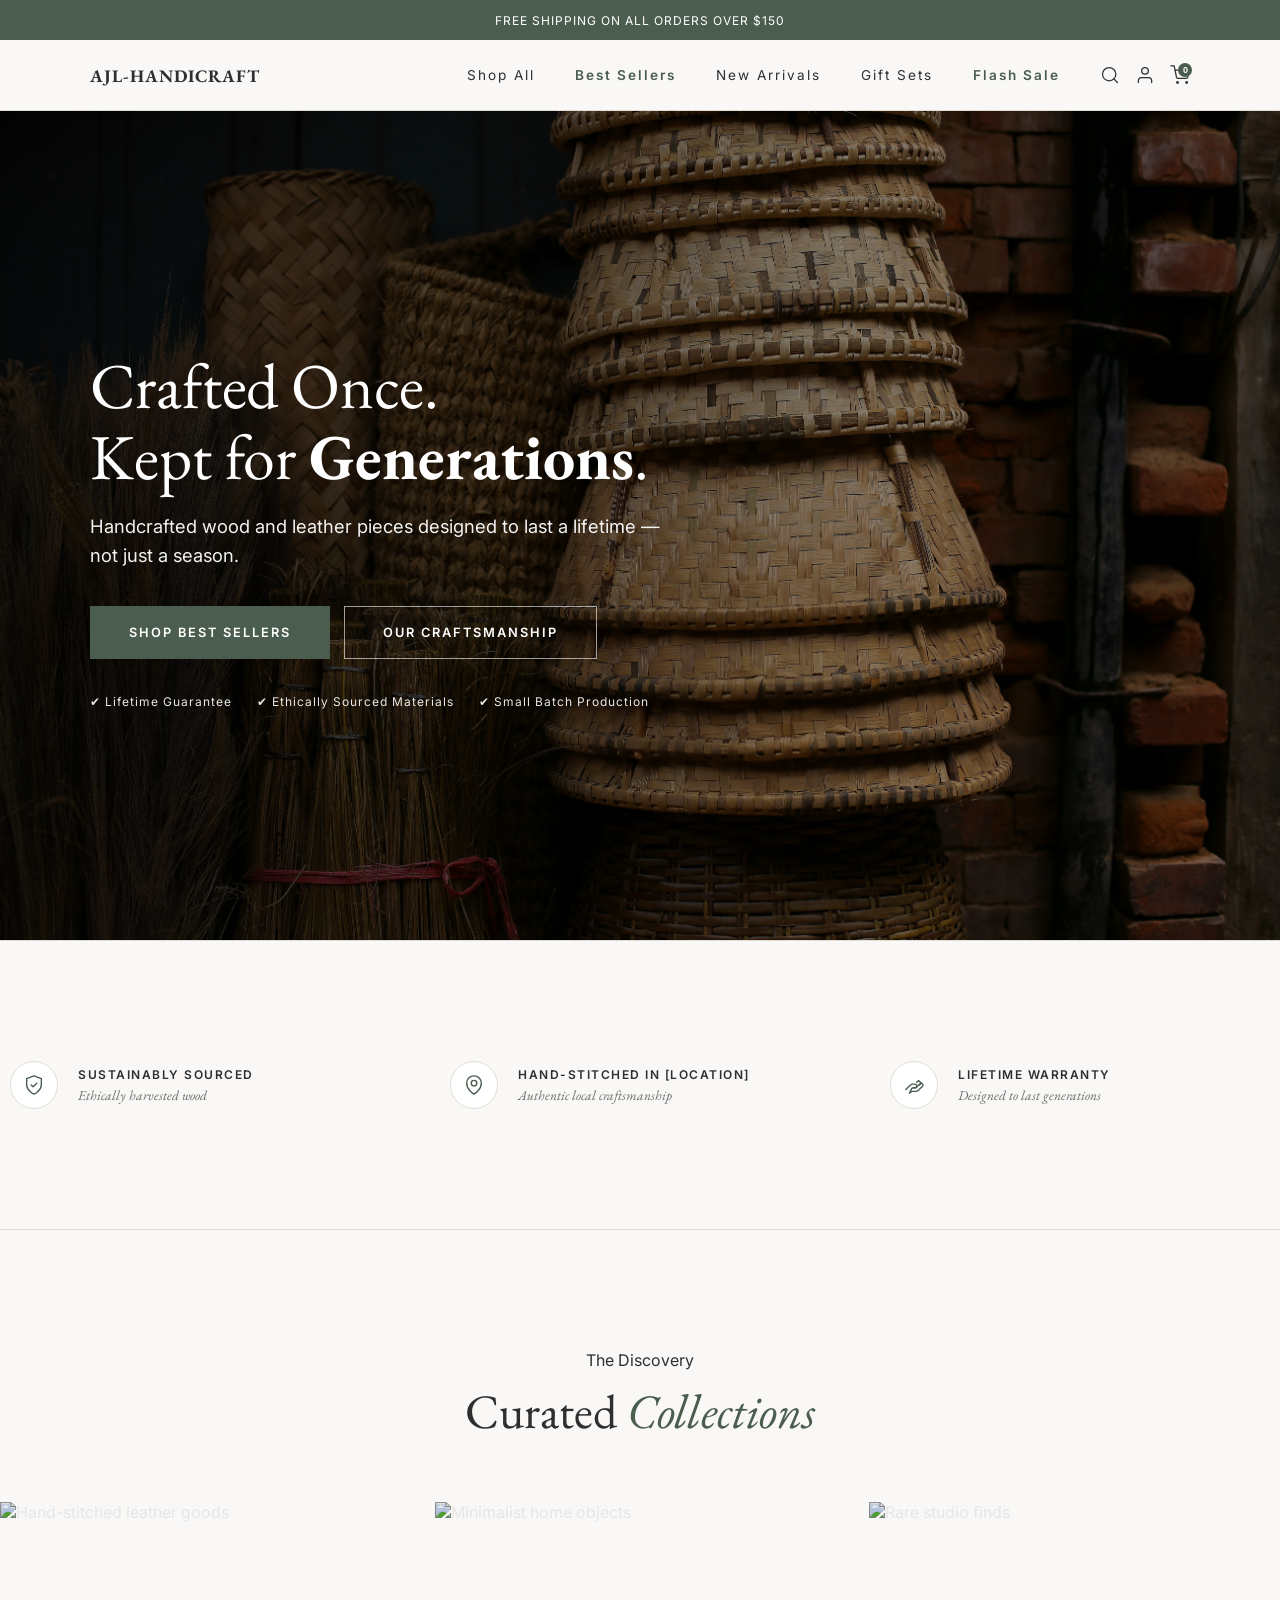
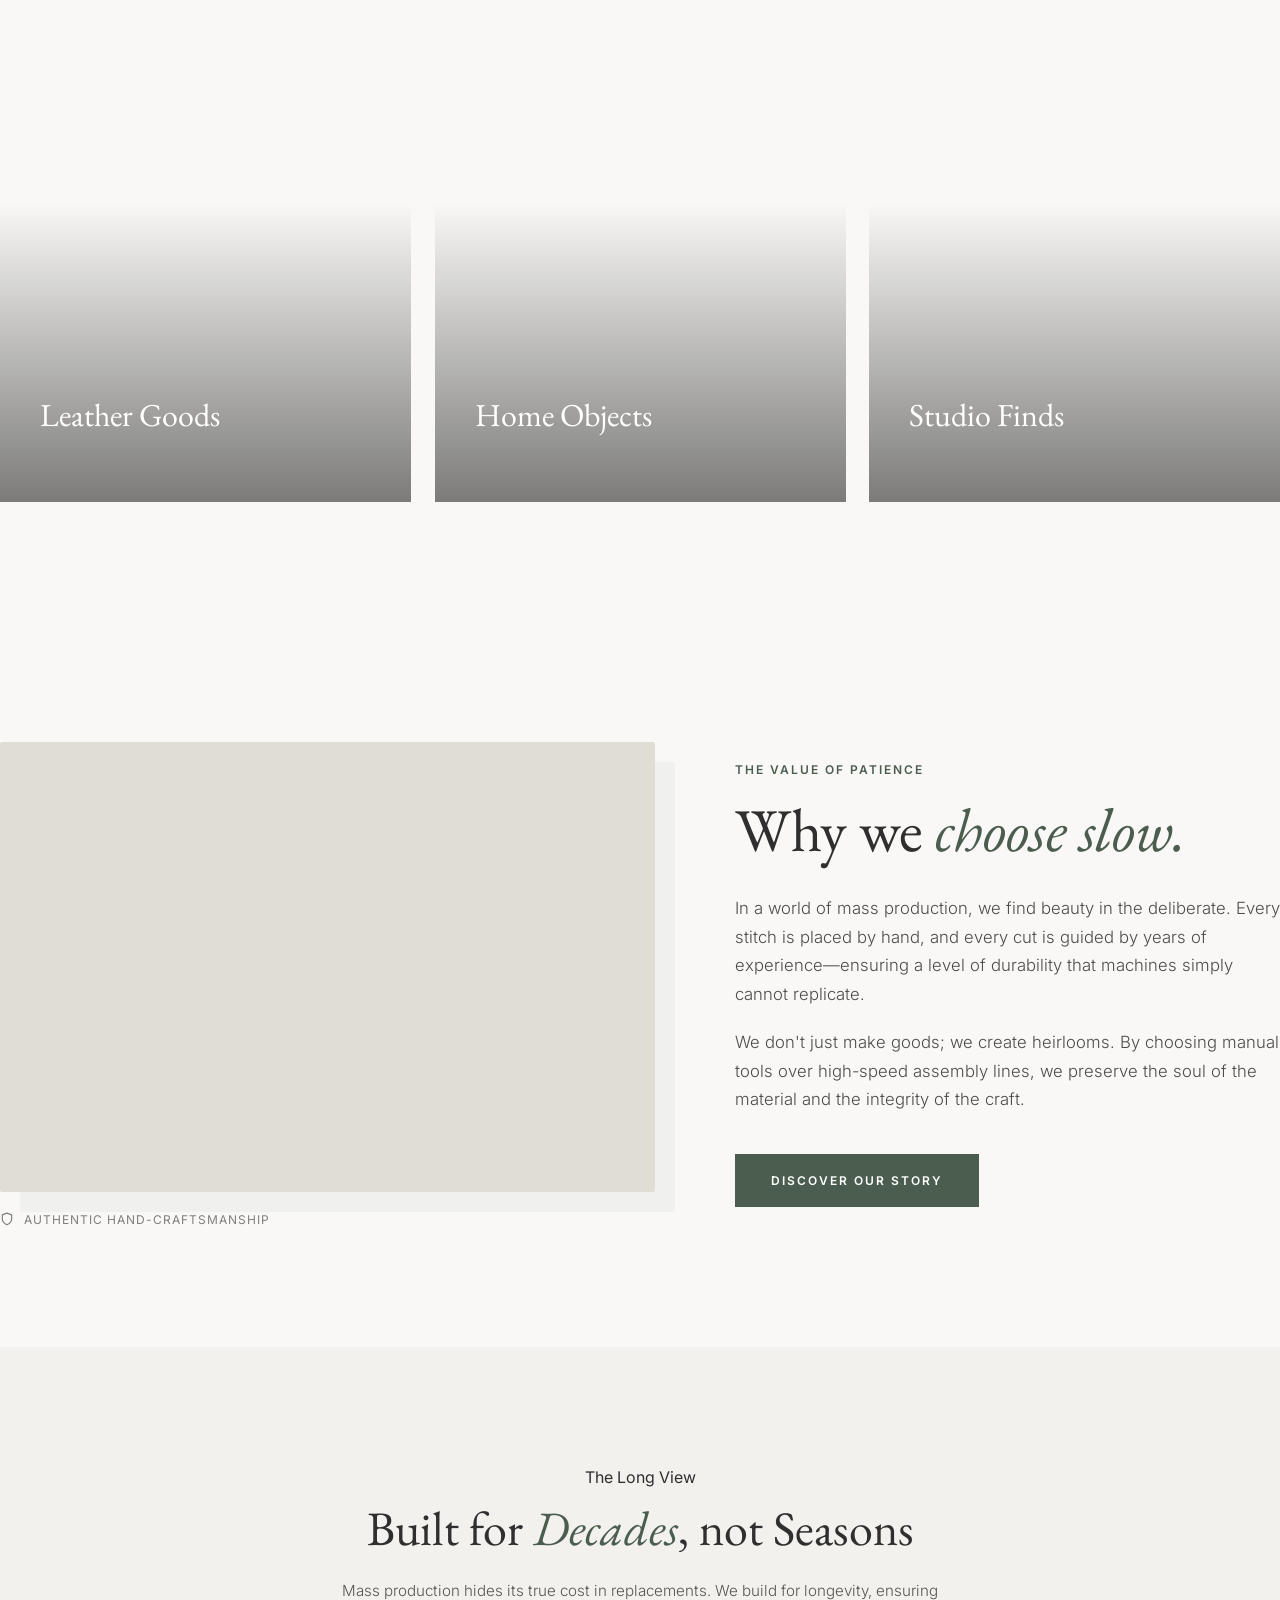
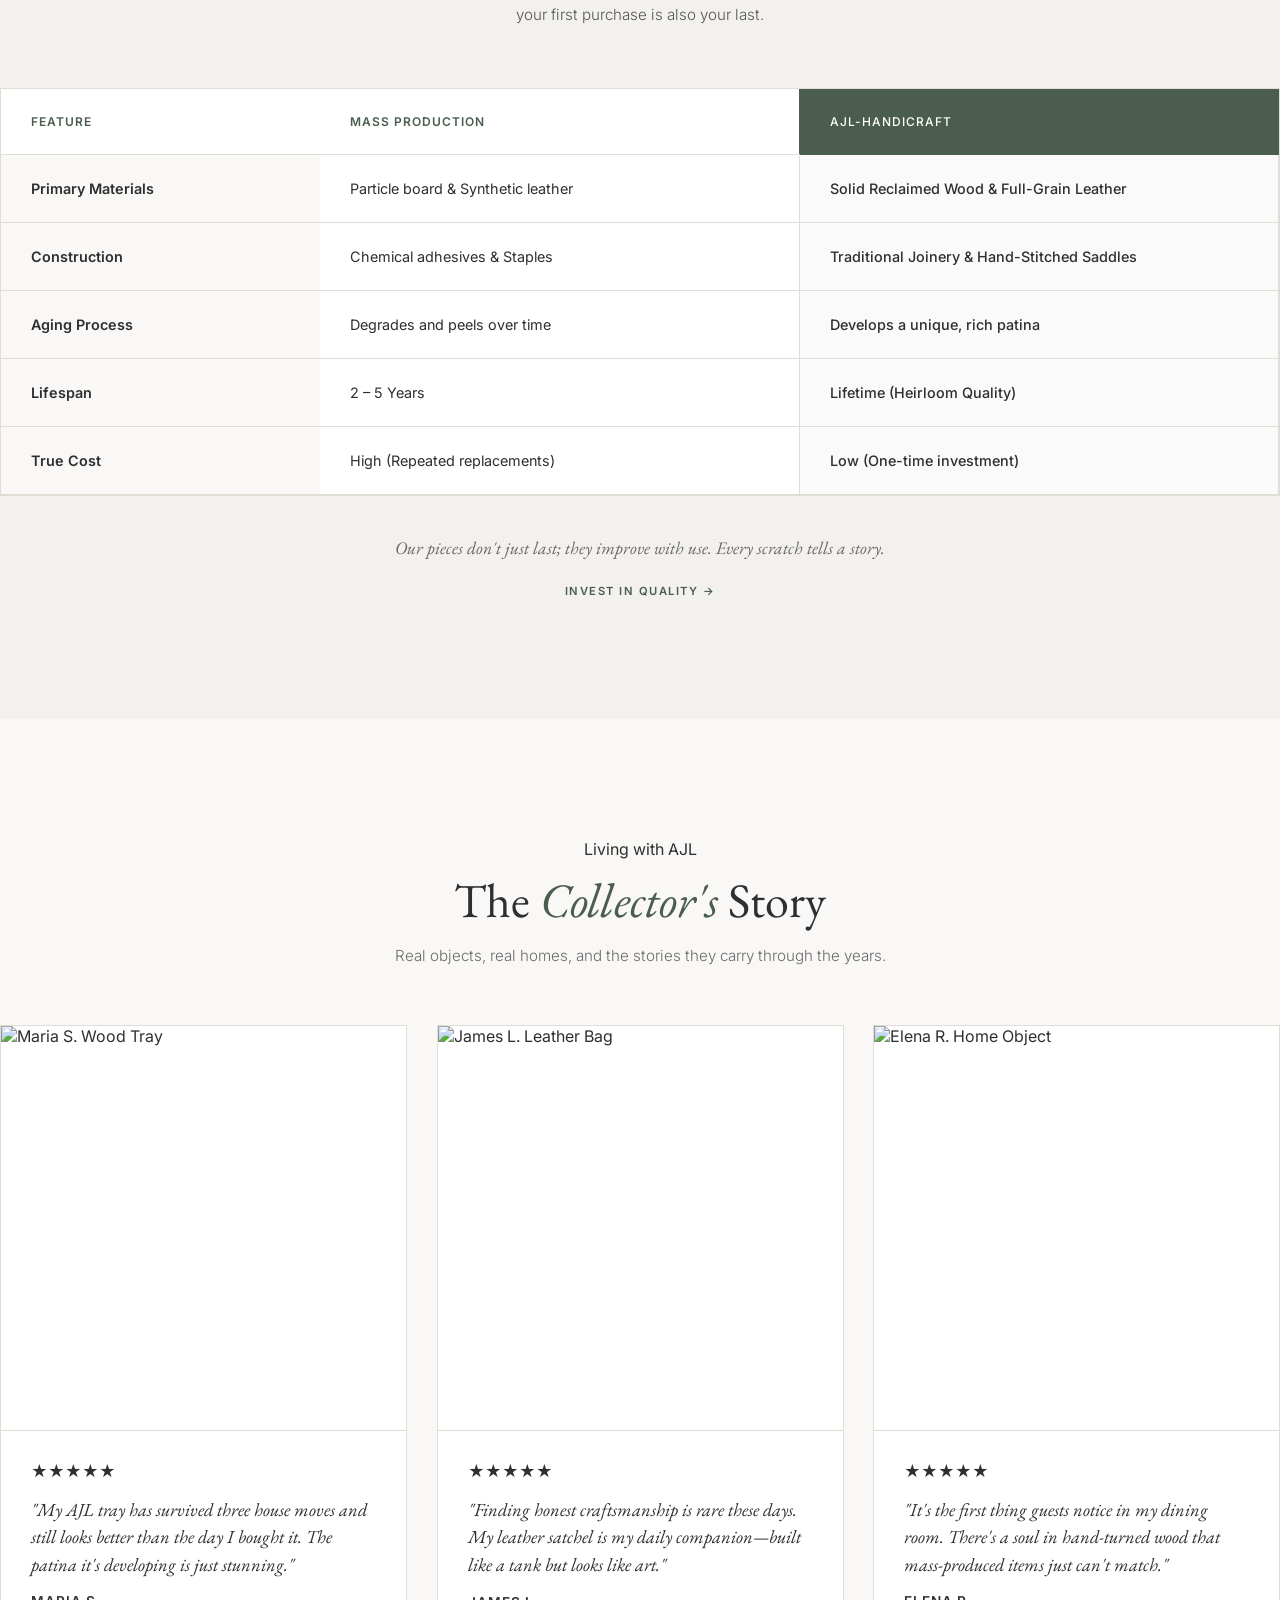
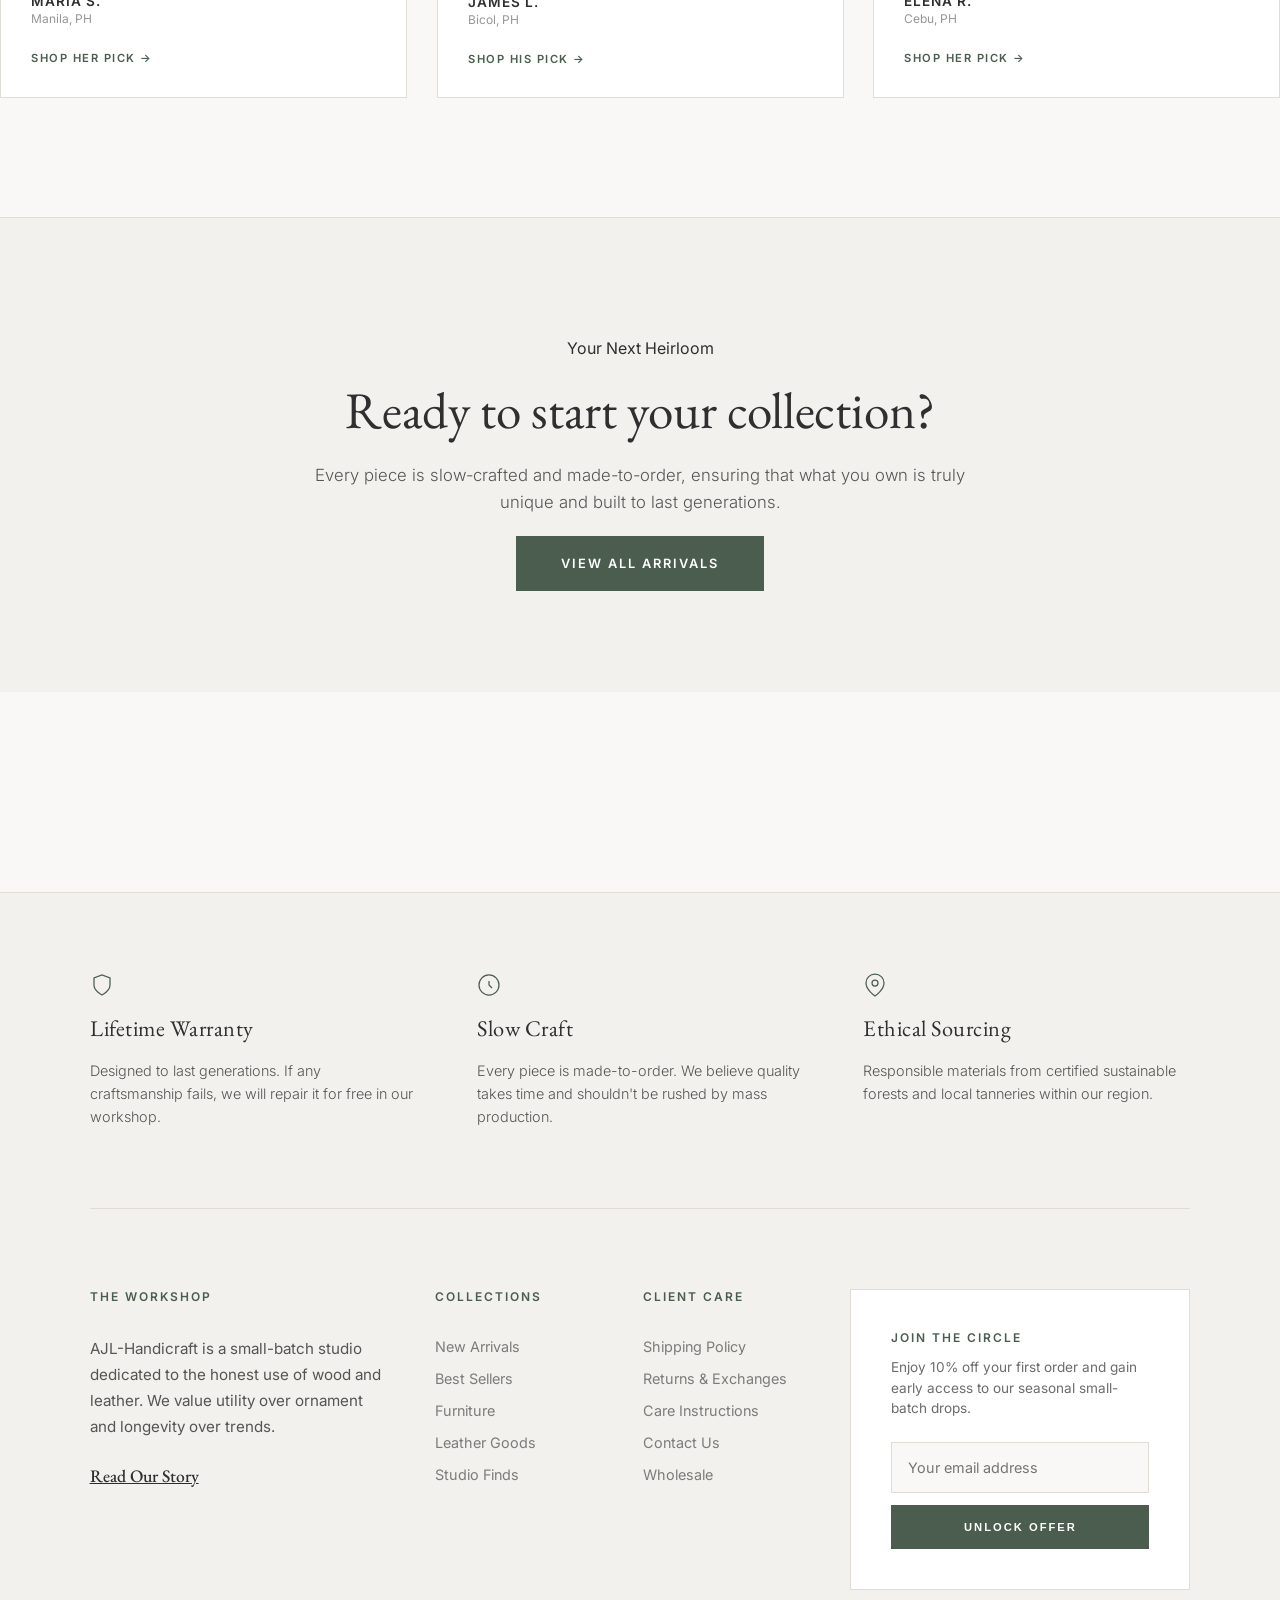
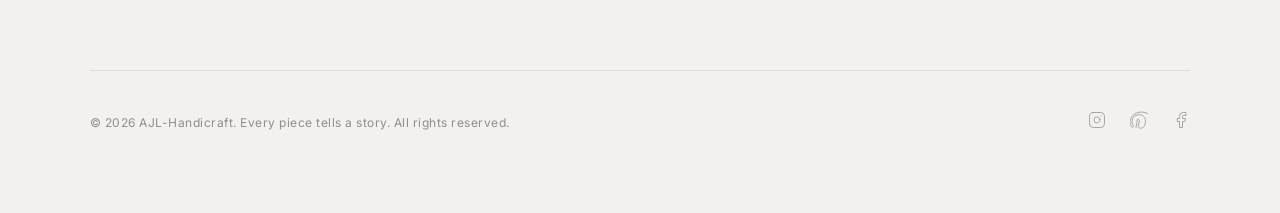
==== commit b3cfb913: "initial commit" ====
--- a/index.html
+++ b/index.html
@@ -618,7 +618,7 @@
             font-size: 2.4rem;
             line-height: 1.1;
             font-weight: 400;
-            margin-top: 30px;
+            margin-top: 20px;
             margin-bottom: 20px;
         }
 
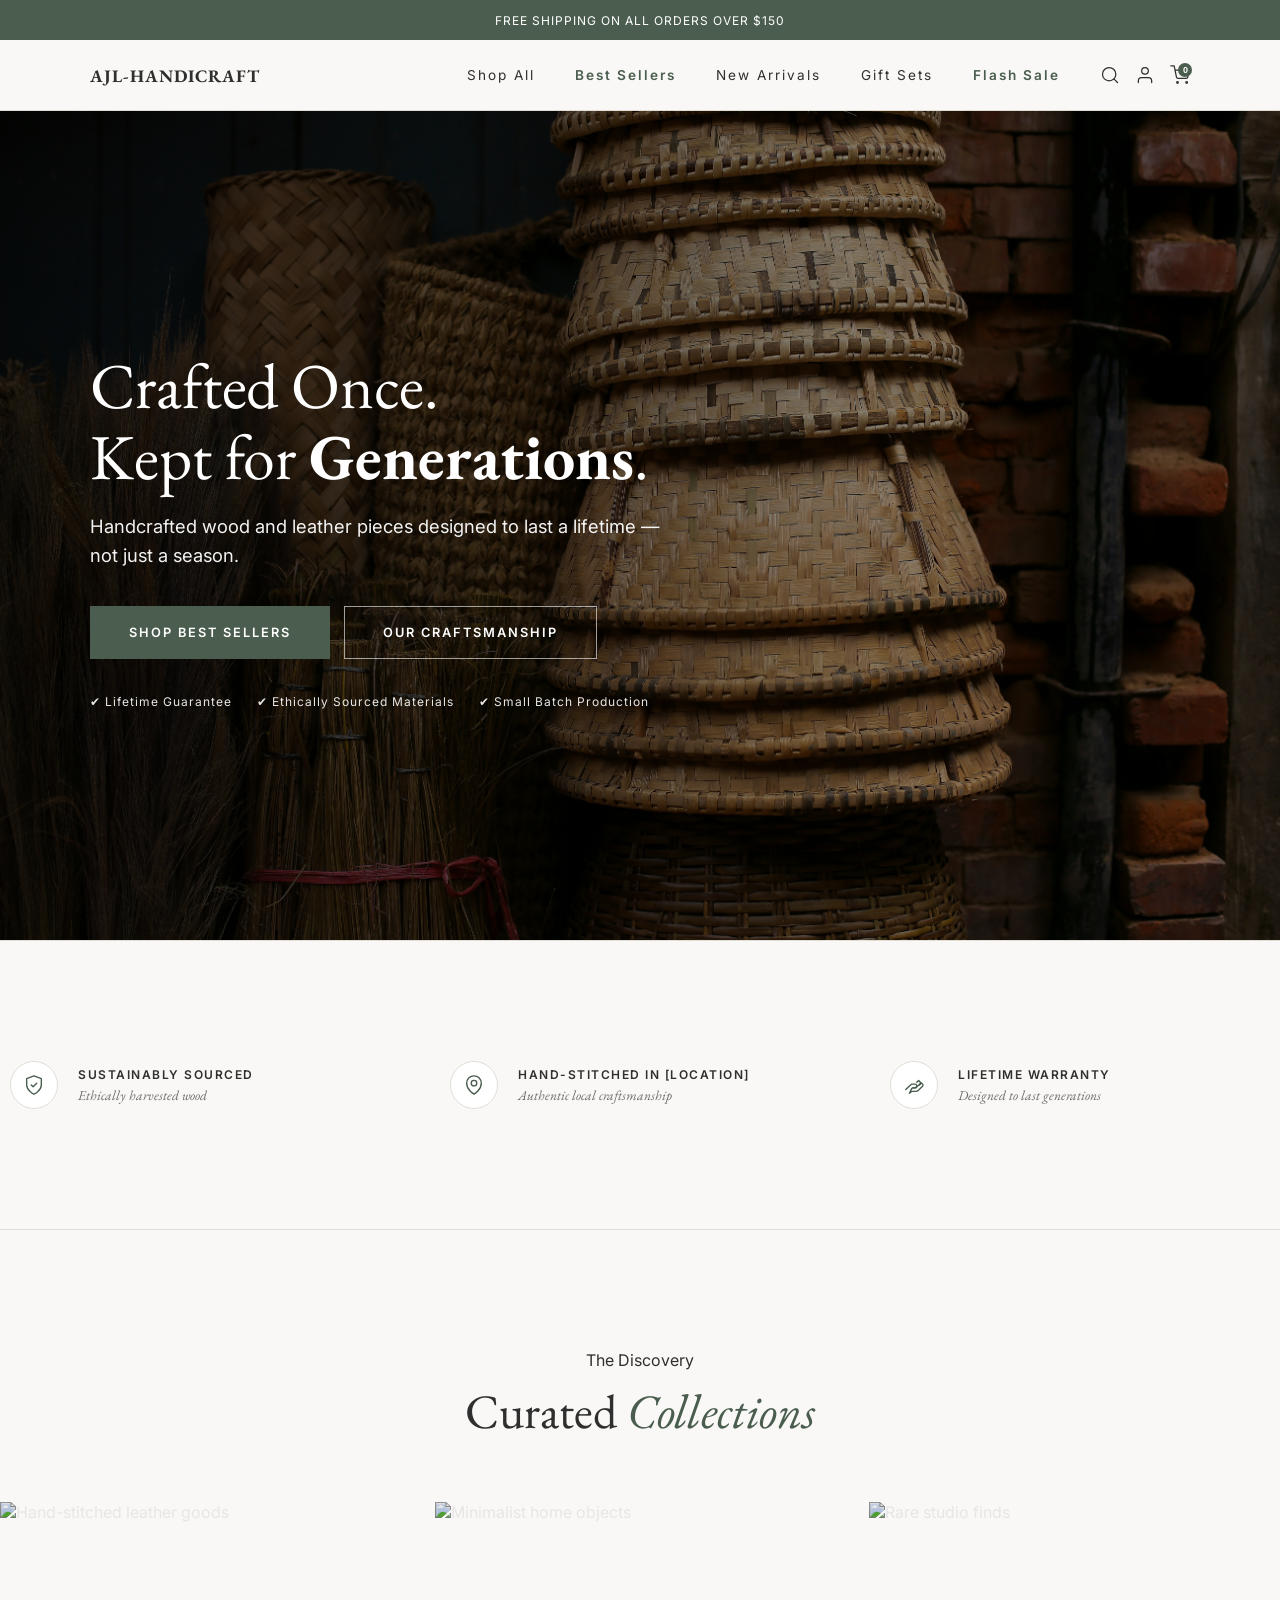
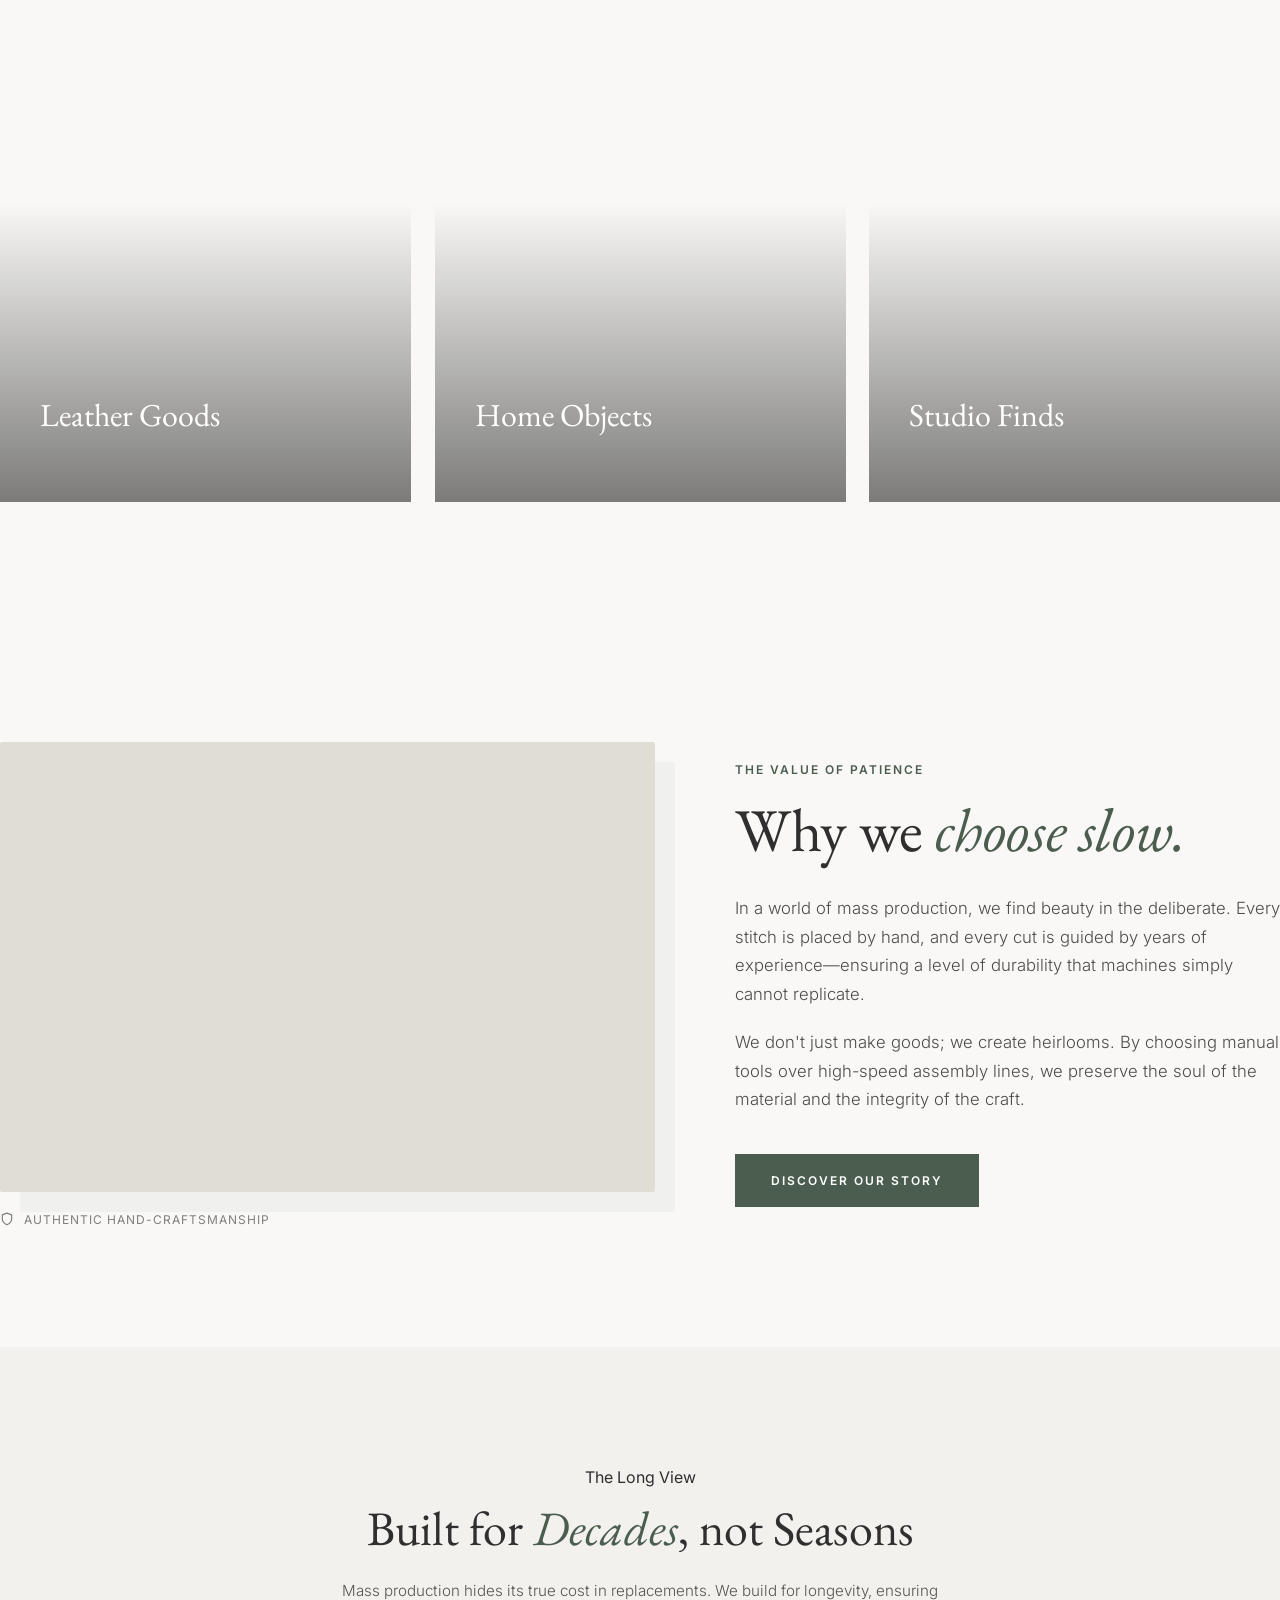
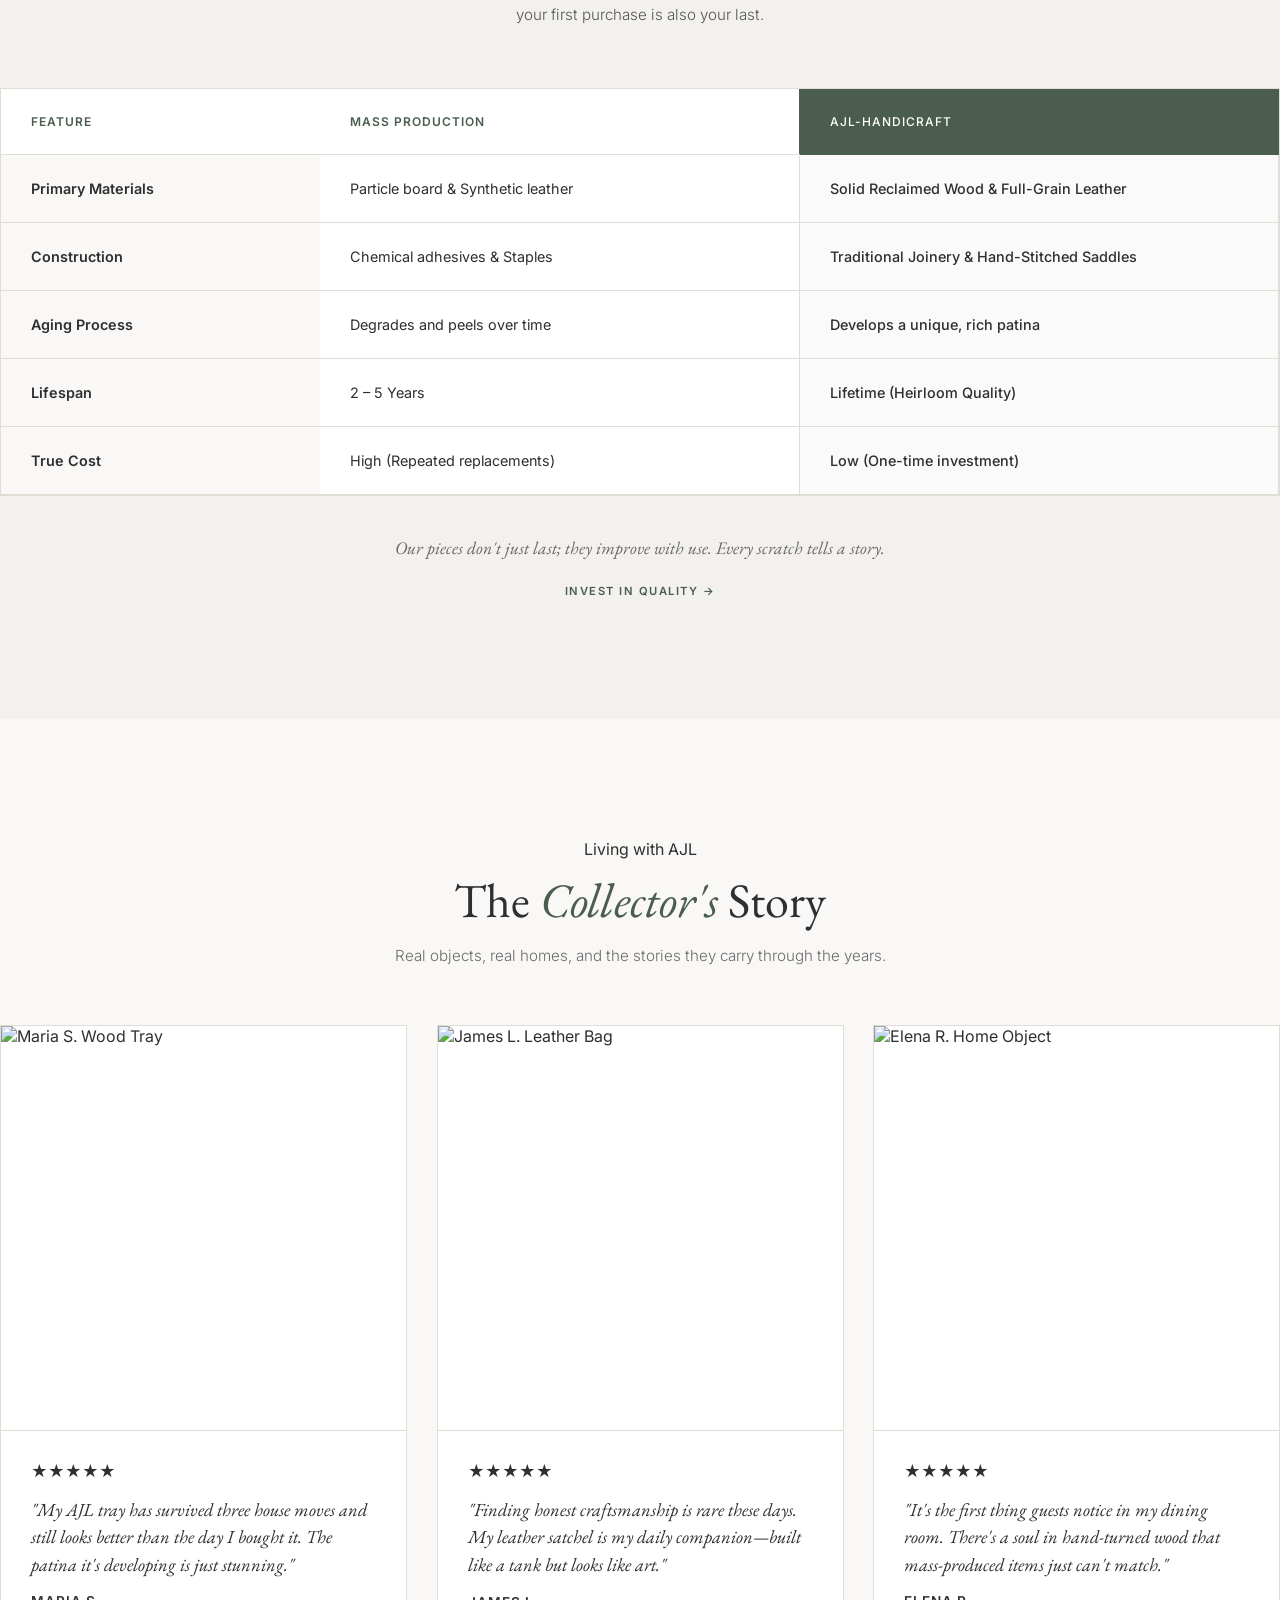
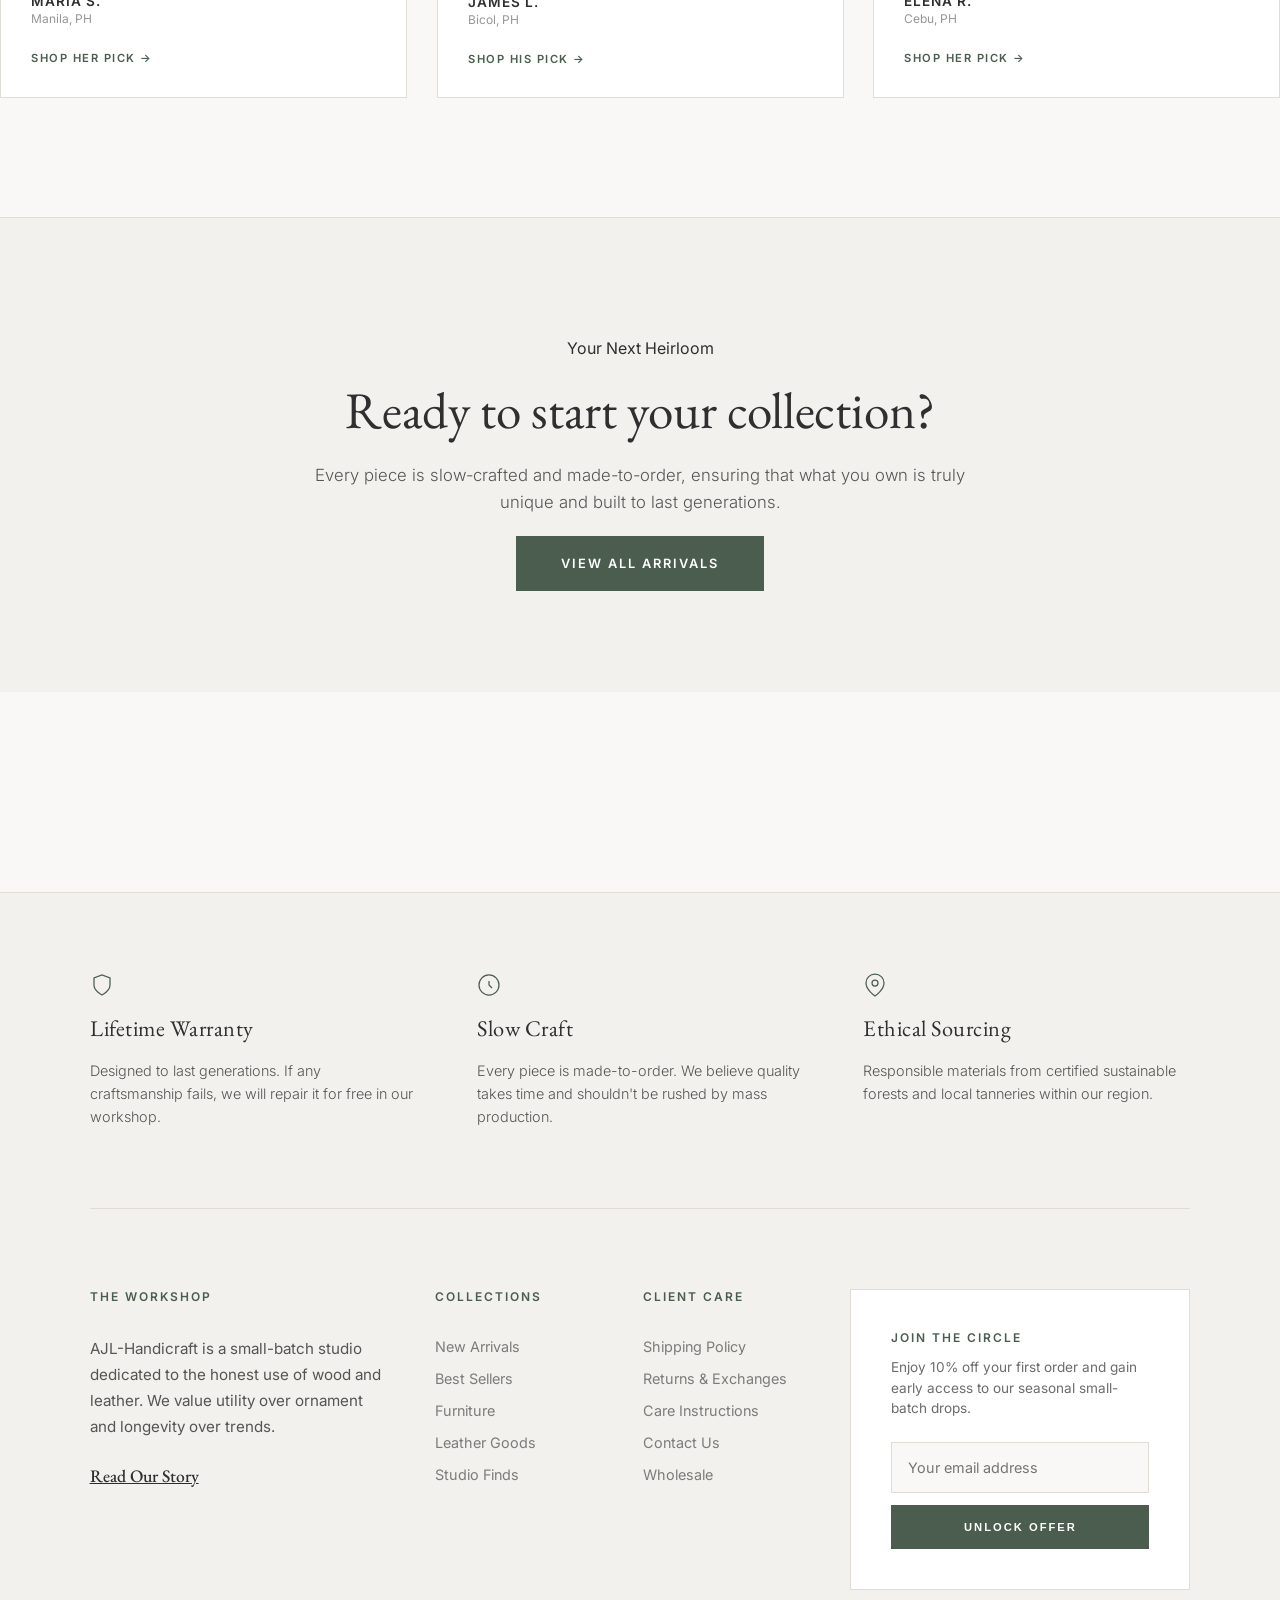
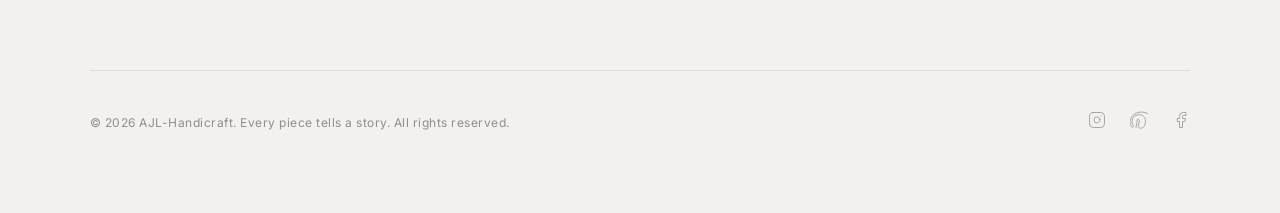
==== commit c8bd76af: "initial commit" ====
--- a/index.html
+++ b/index.html
@@ -618,7 +618,6 @@
             font-size: 2.4rem;
             line-height: 1.1;
             font-weight: 400;
-            margin-top: 20px;
             margin-bottom: 20px;
         }
 
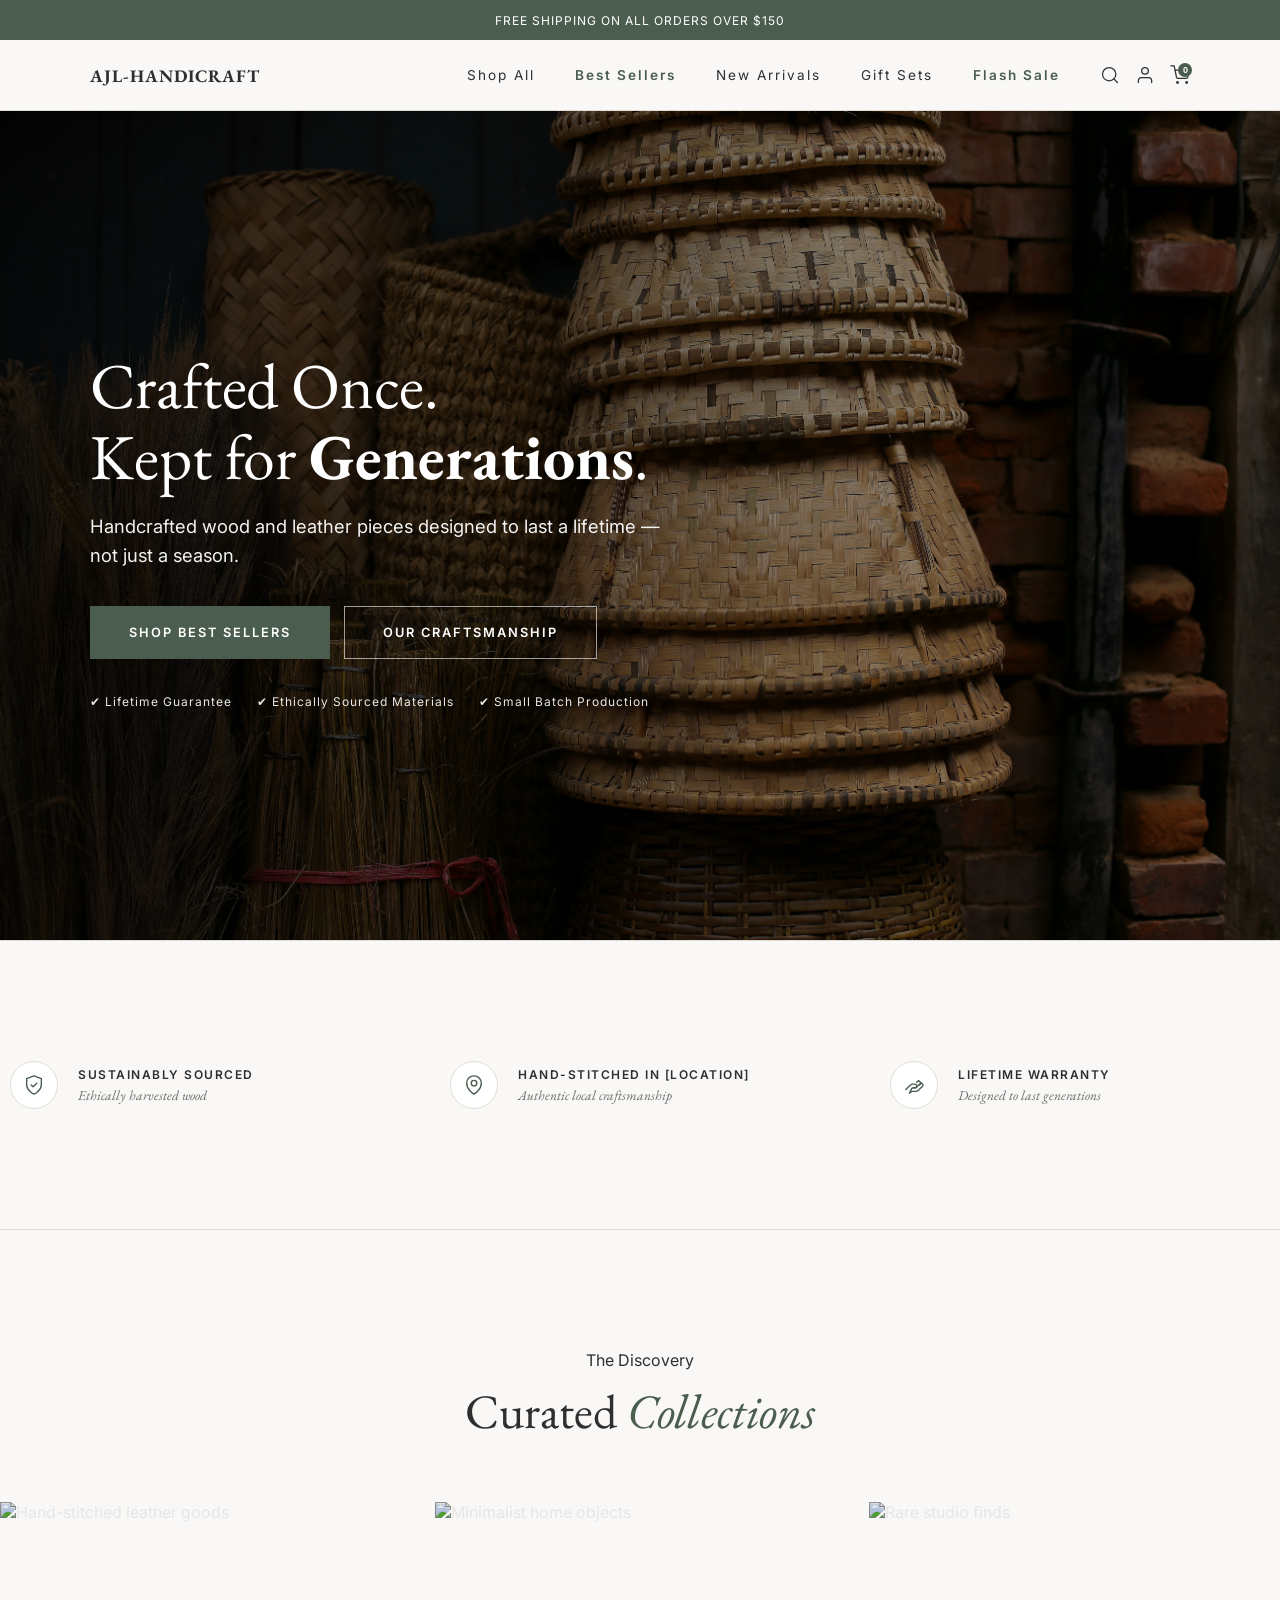
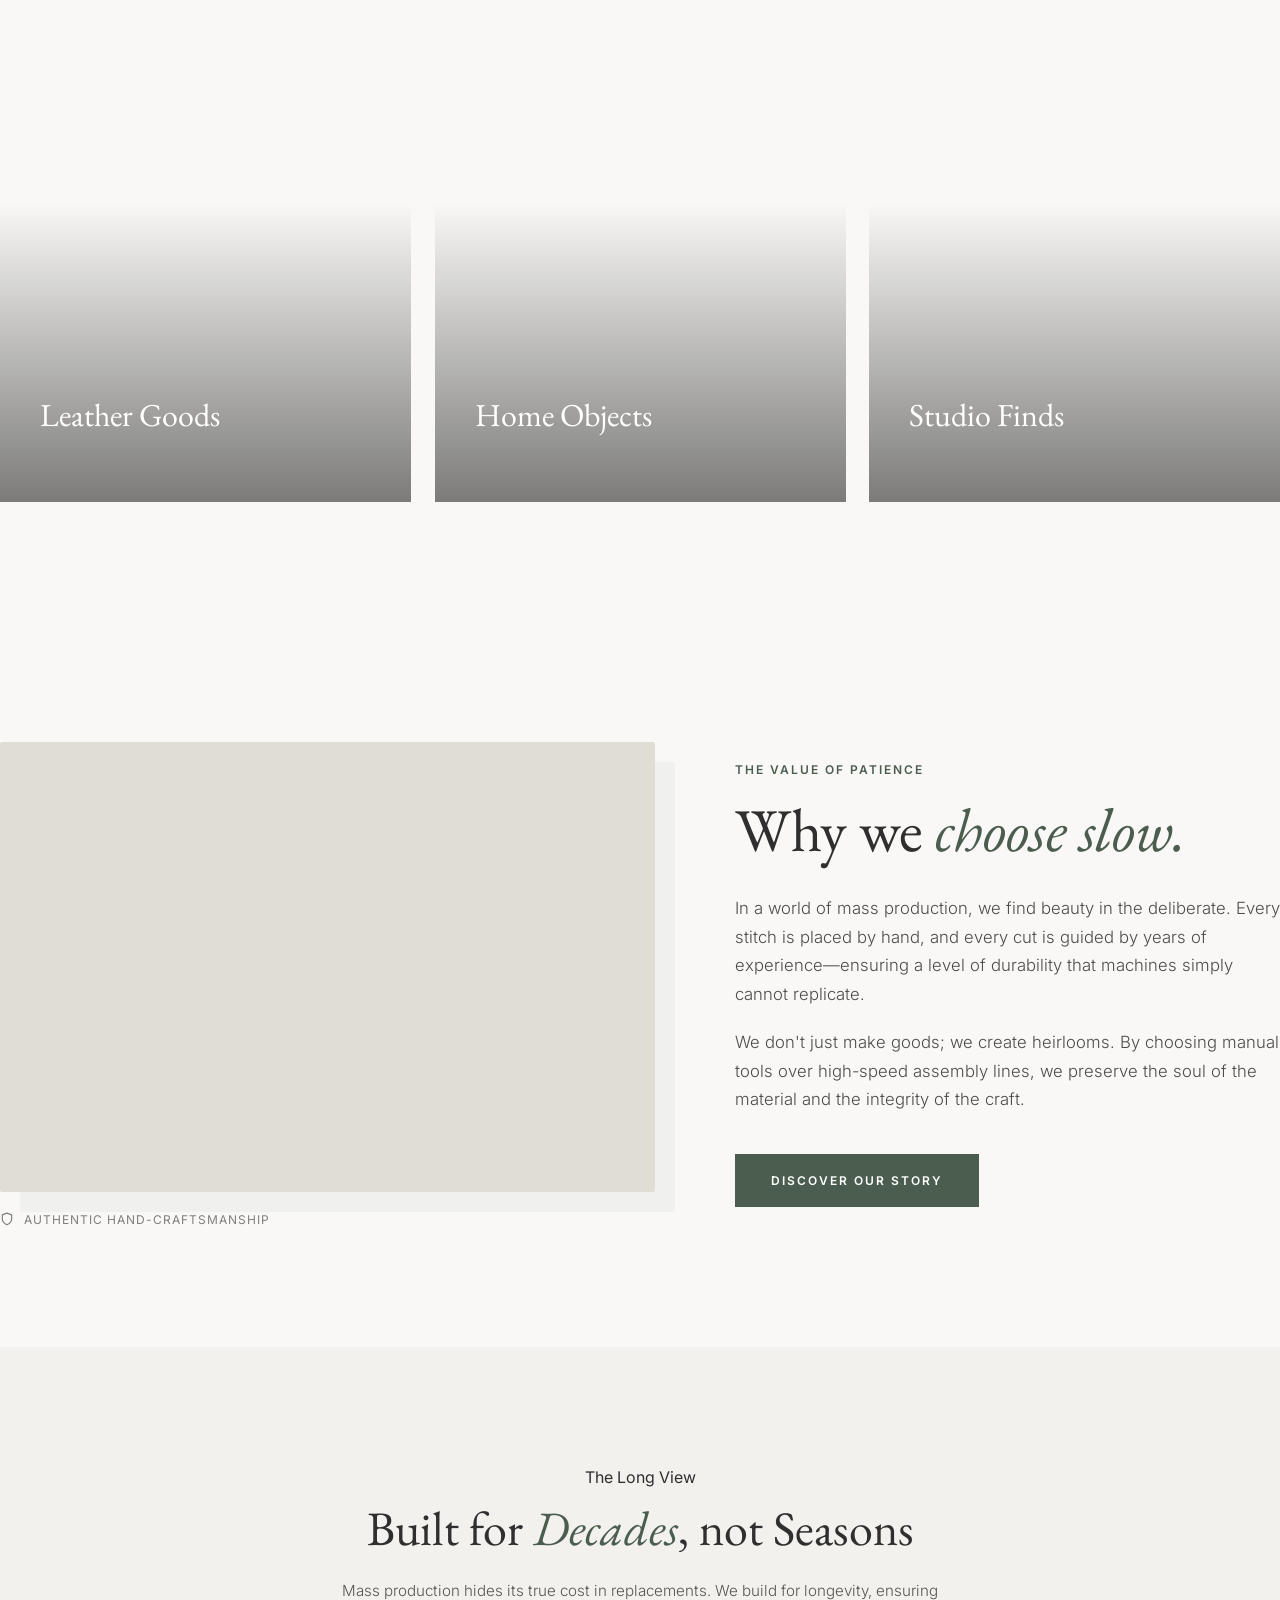
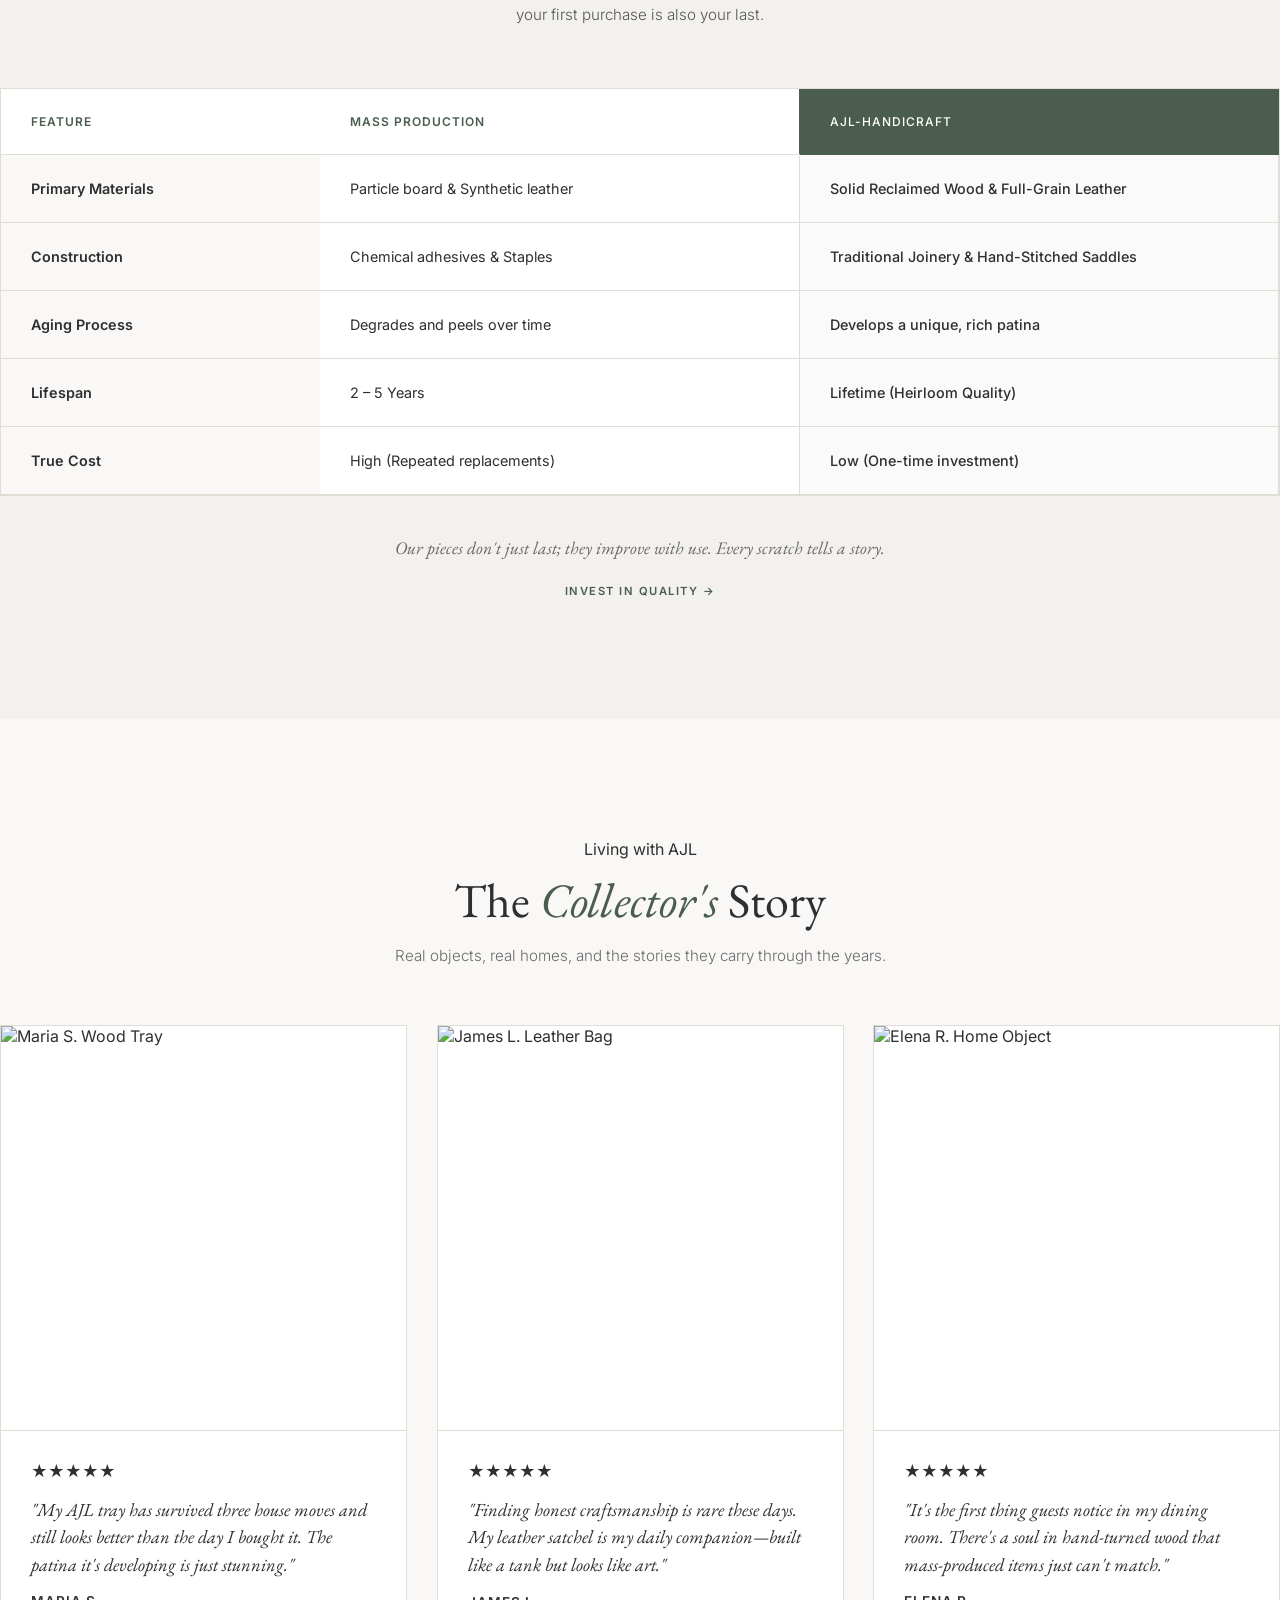
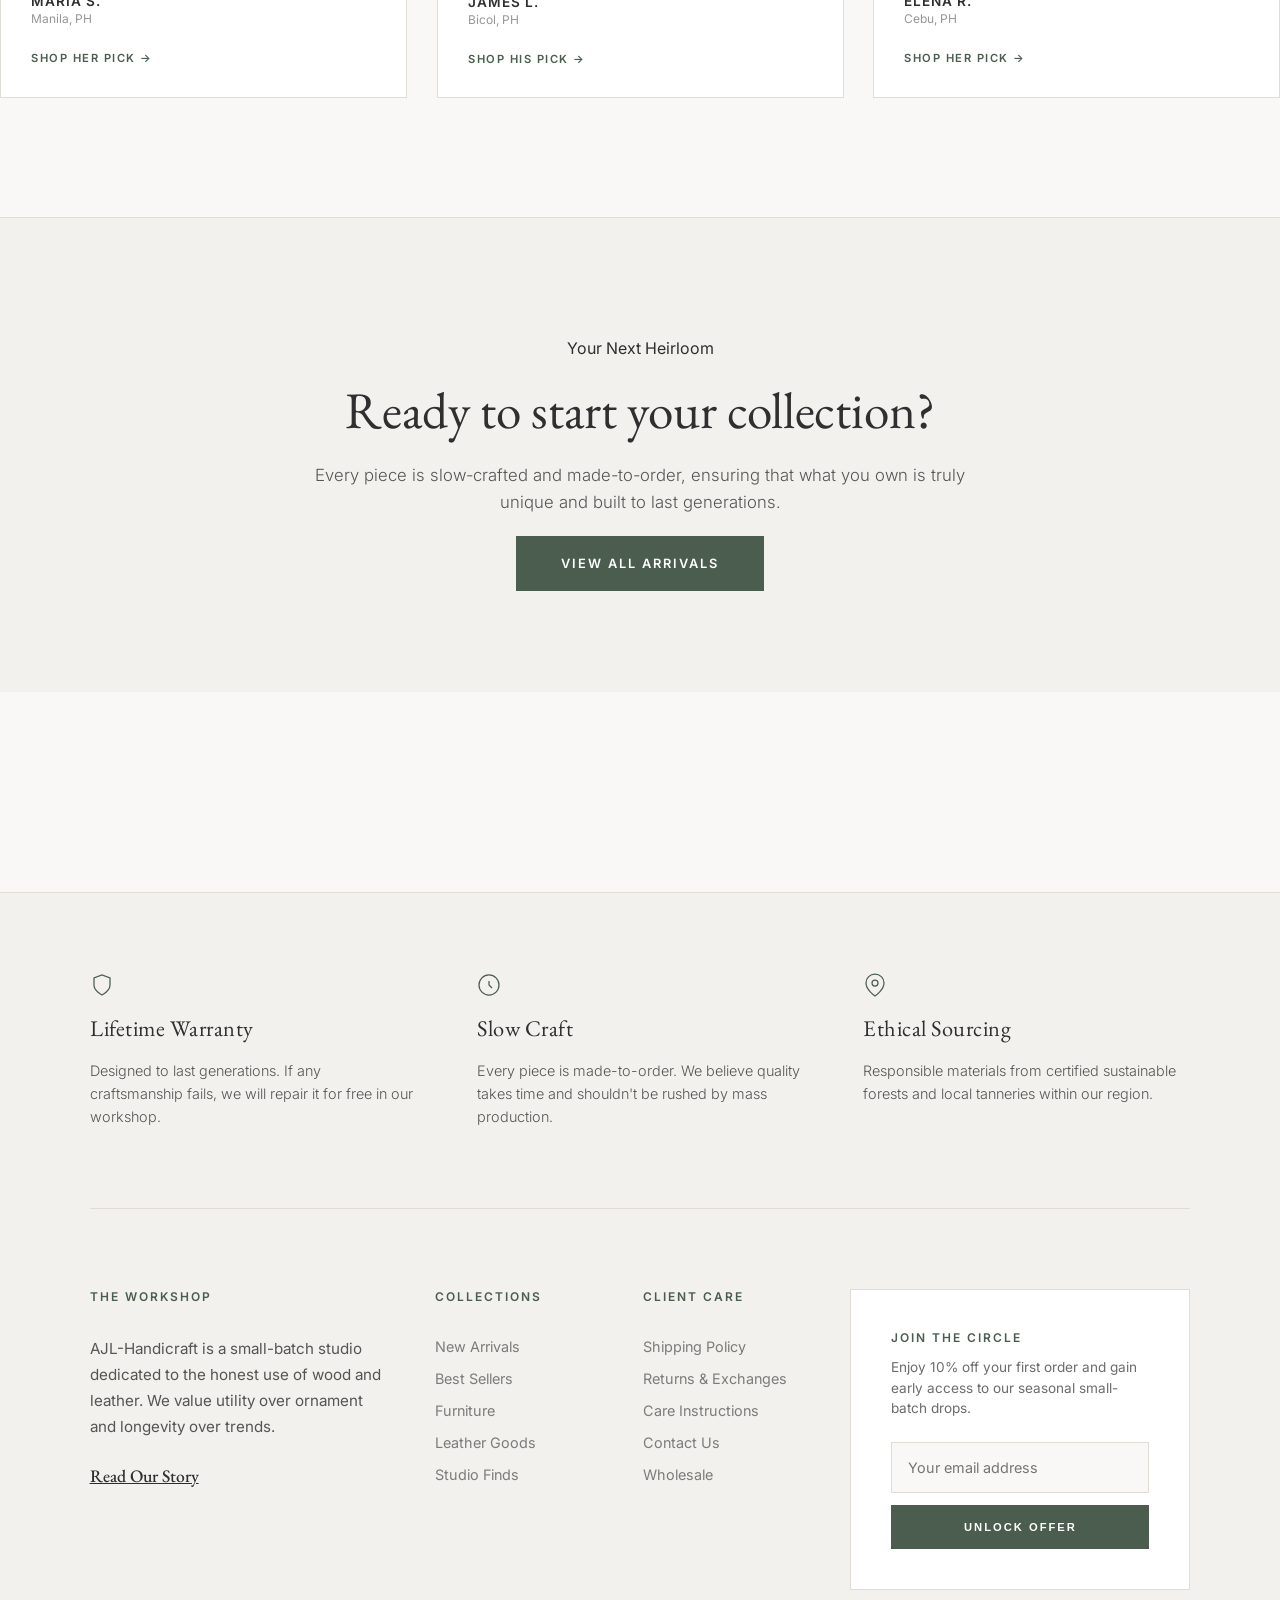
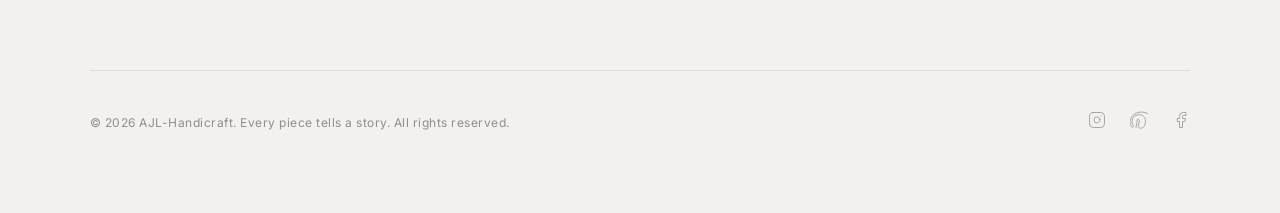
==== commit c770e544: "sample" ====
--- a/index.html
+++ b/index.html
@@ -8,239 +8,44 @@
     <link href="https://fonts.googleapis.com/css2?family=EB+Garamond:ital@0;1&family=Inter:wght@300;400;500&display=swap" rel="stylesheet">
     <!-- <link href="https://unpkg.com/aos@2.3.1/dist/aos.css" rel="stylesheet"> -->
     
+    <link rel="stylesheet" type="text/css" href="main.css">
+    <link rel="stylesheet" type="text/css" href="main-header.css">
+    <link rel="stylesheet" type="text/css" href="user-drawer.css">
+    <link rel="stylesheet" type="text/css" href="cart-drawer.css">
+
     <style>
-        :root {
-            --color-bg: #F9F8F6;
-            --color-text: #2F2F2F;
-            --color-accent: #4A5D4E;
-            --color-border: #E0DDD5;
-            --margin-elegant: clamp(1.5rem, 7vw, 10rem); 
-            --max-content-width: 1400px;
-            --announcement-height: 40px;
-            --header-height: 70px;
-            --drawer-top-offset: calc(var(--announcement-height) + var(--header-height));
-        }
-
-        * { margin: 0; padding: 0; box-sizing: border-box; }
-
-        body {
-            background-color: var(--color-bg);
-            color: var(--color-text);
-            font-family: 'Inter', sans-serif;
-            overflow-x: hidden;
-        }
-
-        /* --- SMART STICKY NAVIGATION --- */
-        #main-header {
-            position: fixed;
-            top: 0;
-            left: 0;
-            width: 100%;
-            z-index: 4000;
-            background: var(--color-bg);
-            transition: transform 0.3s ease-in-out;
-        }
-
-        .header-hidden:not(.has-active-drawer) {
-            transform: translateY(calc(var(--announcement-height) * -1));
-        }
-
-        .announcement-bar {
-            background: var(--color-accent);
-            color: white;
-            height: var(--announcement-height);
-            display: flex;
-            align-items: center;
-            justify-content: center;
-            font-size: 0.75rem;
-            text-transform: uppercase;
-            letter-spacing: 1px;
-        }
-
-        .main-nav {
-            height: var(--header-height);
-            display: flex;
-            align-items: center;
-            justify-content: space-between;
-            padding: 0 var(--margin-elegant);
-            max-width: var(--max-content-width);
-            margin: 0 auto;
-            background: var(--color-bg);
-            transparent: 0.5;
-        }
-
-        .nav-border-wrapper {
-            border-bottom: 1px solid var(--color-border);
-            background: var(--color-bg);
-        }
-
-        .logo { 
-            font-family: 'EB Garamond', serif; 
-            font-size: 1.1rem;
-            font-weight: bolder;
-            letter-spacing: 1px; 
-            text-transform: uppercase;
-            text-decoration: none;
-            color: var(--color-text);
-        }
-
-        .nav-controls { display: flex; align-items: center; gap: 2.5rem;}
-        .nav-links { display: flex; align-items: center; gap: 2.5rem;}
-        .nav-links a { 
-            text-decoration: none; 
-            color: var(--color-text); 
-            font-size: 0.85rem; 
-            letter-spacing: 2px;
-        }
-
-        .action-icons { display: flex; align-items: center; gap: 15px; }
-        .icon-btn { background: none; border: none; cursor: pointer; display: flex; align-items: center; color: var(--color-text); position: relative; }
-        
-        .cart-count {
-            position: absolute; top: -2px; right: -2px;
-            background: var(--color-accent); color: white;
-            font-size: 9px; min-width: 14px; height: 14px;
-            display: flex; align-items: center; justify-content: center;
-            border-radius: 50%; font-weight: bold;
-        }
-
-        .menu-toggle { 
-            display: none; flex-direction: column; justify-content: center; align-items: center;
-            gap: 5px; cursor: pointer; width: 24px; height: 24px; position: relative;
-        }
-        .menu-toggle span { 
-            width: 22px; height: 1.5px; background: var(--color-text); 
-            transition: all 0.3s cubic-bezier(0.4, 0, 0.2, 1); transform-origin: center;
-        }
-        .active-burger span:nth-child(1) { transform: translateY(6.5px) rotate(45deg); }
-        .active-burger span:nth-child(2) { opacity: 0; transform: translateX(-10px); }
-        .active-burger span:nth-child(3) { transform: translateY(-6.5px) rotate(-45deg); }
-
-        /* --- DRAWERS BASE STYLING --- */
+
+        /* --- DRAWERS BASE STYLING START --- */
         .drawer {
             position: fixed;
             top: var(--drawer-top-offset);
             height: calc(100vh - var(--drawer-top-offset));
             background: var(--color-bg);
-            z-index: 3000;
+            z-index: 9999;
             transition: 0.4s cubic-bezier(0.4, 0, 0.2, 1);
             padding: 60px 40px;
             display: flex;
             flex-direction: column;
             overflow-y: auto;
         }
-
-        /* --- USER DRAWER UI --- */
-        .user-drawer {
-            left: -100%;
-            width: 100%; 
-            max-width: 480px; 
-            border-right: 1px solid var(--color-border);
-            padding: 40px;
-        }
-        .user-drawer.active { left: 0; }
-
-        .drawer-header {
-            margin-bottom: 40px;
-        }
+        .header-top {
+            display: flex;
+            justify-content: space-between;
+            align-items: center;
+            margin-bottom: 10px;
+        }
+
+        .close-drawer {
+            background: none;
+            border: none;
+            font-size: 1.2rem;
+            cursor: pointer;
+            color: var(--color-text);
+            opacity: 0.5;
+        }
+        /* --- DRAWERS BASE STYLING END --- */
+
         
-        .drawer-header span {
-            display: block;
-            font-size: 0.7rem;
-            text-transform: uppercase;
-            letter-spacing: 2px;
-            margin-bottom: 12px;
-            color: var(--color-accent);
-            font-weight: 500;
-        }
-
-        .drawer h2 { 
-            font-family: 'EB Garamond', serif; 
-            font-size: 2.4rem; 
-            font-weight: 400; 
-            line-height: 1.1;
-        }
-
-        .auth-tabs {
-            display: flex;
-            gap: 25px;
-            margin-bottom: 35px;
-            border-bottom: 1px solid var(--color-border);
-        }
-
-        .tab-btn {
-            background: none; border: none; font-family: 'Inter', sans-serif;
-            font-size: 0.85rem; text-transform: uppercase; letter-spacing: 1px;
-            padding-bottom: 12px; cursor: pointer; color: var(--color-text);
-            opacity: 0.4; transition: 0.3s; position: relative;
-        }
-
-        .tab-btn.active { opacity: 1; }
-        .tab-btn.active::after {
-            content: ''; position: absolute; bottom: -1px; left: 0;
-            width: 100%; height: 1px; background: var(--color-text);
-        }
-
-        .auth-pane { display: none; animation: fadeIn 0.4s ease forwards; }
-        .auth-pane.active { display: block; }
-
-        @keyframes fadeIn {
-            from { opacity: 0; transform: translateY(10px); }
-            to { opacity: 1; transform: translateY(0); }
-        }
-
-        .login-form { display: flex; flex-direction: column; gap: 24px; width: 100%; }
-        .form-group { display: flex; flex-direction: column; gap: 6px; }
-        .form-group label { 
-            font-size: 0.65rem; text-transform: uppercase; letter-spacing: 1.5px; 
-            font-weight: 500; color: var(--color-text);
-        }
-
-        .form-group input {
-            width: 100%; background: transparent; border: 1px solid var(--color-border);
-            padding: 14px 16px; font-family: 'Inter', sans-serif; font-size: 0.95rem; 
-            color: var(--color-text); outline: none; transition: all 0.3s;
-        }
-
-        .form-group input:focus { border-color: var(--color-text); background: #fff; }
-
-        .form-footer { margin-top: 4px; display: flex; justify-content: space-between; align-items: center; }
-        .form-link { font-size: 0.75rem; color: var(--color-text); text-decoration: none; opacity: 0.6; transition: 0.3s; }
-        .form-link:hover { opacity: 1; text-decoration: underline; }
-
-        .action-btn {
-            background: var(--color-accent); color: white; border: 1px solid var(--color-accent); 
-            padding: 18px; font-family: 'Inter', sans-serif; text-transform: uppercase; 
-            letter-spacing: 2px; font-size: 0.75rem; font-weight: 500; cursor: pointer; 
-            transition: all 0.3s; text-decoration: none; text-align: center;
-        }
-
-        .social-login { margin-top: 40px; text-align: center; }
-        .divider {
-            display: flex; align-items: center; gap: 15px; margin-bottom: 25px;
-            color: var(--color-border); font-size: 0.7rem; text-transform: uppercase; letter-spacing: 1px;
-        }
-        .divider::before, .divider::after { content: ''; flex: 1; height: 1px; background: var(--color-border); }
-        .social-btns { display: flex; gap: 12px; }
-        .social-btn {
-            flex: 1; padding: 12px; border: 1px solid var(--color-border);
-            background: transparent; cursor: pointer; transition: 0.3s;
-            display: flex; align-items: center; justify-content: center;
-        }
-
-        /* --- CART DRAWER --- */
-        .cart-drawer {
-            right: -100%; width: 100%; max-width: 450px; border-left: 1px solid var(--color-border);
-        }
-        .cart-drawer.active { right: 0; }
-        .cart-empty { display: flex; flex-direction: column; gap: 20px; }
-
-        .drawer-overlay {
-            position: fixed; top: 0; left: 0; width: 100%; height: 100%;
-            background: rgba(0, 0, 0, 0.4); opacity: 0; visibility: hidden;
-            transition: 0.3s; z-index: 2500; backdrop-filter: blur(2px);
-        }
-        .drawer-overlay.active { opacity: 1; visibility: visible; }
 
         @media (max-width: 768px) {
             .drawer { max-width: 100%; border: none; }
@@ -1483,7 +1288,10 @@
 
     <aside class="drawer user-drawer" id="user-drawer">
         <div class="drawer-header">
-            <span>Account Access</span>
+            <div class="header-top">
+                <span>Account Access</span>
+                <button class="close-drawer" onclick="closeAll()">✕</button>
+            </div>
             <h2 id="auth-title">Welcome back</h2>
         </div>
         <div class="auth-tabs">
@@ -1520,11 +1328,18 @@
     </aside>
 
     <aside class="drawer cart-drawer" id="cart-drawer">
-        <h2>Your Cart</h2>
-        <br>
+        <div class="drawer-header">
+            <div class="header-top">
+                <span>Your Selection</span>
+                <button class="close-drawer" onclick="closeAll()">✕</button>
+            </div>
+            <h2>Shopping Cart</h2>
+        </div>
+
         <div class="cart-empty">
-            <p>Your cart is currently empty.</p>
-            <a href="#shop" class="action-btn" id="continue-shopping">Continue Shopping</a>
+            <div class="empty-icon">🧺</div>
+            <p>Your cart is feeling a bit light.</p>
+            <a href="/collections/all" class="action-btn">Browse Collections</a>
         </div>
     </aside>
 
--- a/main.css
+++ b/main.css
@@ -0,0 +1,31 @@
+/*
+
+    global start
+
+*/
+:root {
+    --color-bg: #F9F8F6;
+    --color-text: #2F2F2F;
+    --color-accent: #4A5D4E;
+    --color-border: #E0DDD5;
+    --margin-elegant: clamp(1.5rem, 7vw, 10rem); 
+    --max-content-width: 1400px;
+    --announcement-height: 40px;
+    --header-height: 70px;
+    --drawer-top-offset: calc(var(--announcement-height) + var(--header-height));
+}
+
+* { margin: 0; padding: 0; box-sizing: border-box; }
+
+body {
+    background-color: var(--color-bg);
+    color: var(--color-text);
+    font-family: 'Inter', sans-serif;
+    overflow-x: hidden;
+}
+
+/*
+
+    global end
+
+*/
--- a/main-header.css
+++ b/main-header.css
@@ -0,0 +1,87 @@
+/* --- MAIN HEADER START --- */
+#main-header {
+    position: fixed;
+    top: 0;
+    left: 0;
+    width: 100%;
+    z-index: 4000;
+    background: var(--color-bg);
+    transition: transform 0.3s ease-in-out;
+}
+
+.header-hidden:not(.has-active-drawer) {
+    transform: translateY(calc(var(--announcement-height) * -1));
+}
+
+.announcement-bar {
+    background: var(--color-accent);
+    color: white;
+    height: var(--announcement-height);
+    display: flex;
+    align-items: center;
+    justify-content: center;
+    font-size: 0.75rem;
+    text-transform: uppercase;
+    letter-spacing: 1px;
+}
+
+.main-nav {
+    height: var(--header-height);
+    display: flex;
+    align-items: center;
+    justify-content: space-between;
+    padding: 0 var(--margin-elegant);
+    max-width: var(--max-content-width);
+    margin: 0 auto;
+    background: var(--color-bg);
+    transparent: 0.5;
+}
+
+.nav-border-wrapper {
+    border-bottom: 1px solid var(--color-border);
+    background: var(--color-bg);
+}
+
+.logo { 
+    font-family: 'EB Garamond', serif; 
+    font-size: 1.1rem;
+    font-weight: bolder;
+    letter-spacing: 1px; 
+    text-transform: uppercase;
+    text-decoration: none;
+    color: var(--color-text);
+}
+
+.nav-controls { display: flex; align-items: center; gap: 2.5rem;}
+.nav-links { display: flex; align-items: center; gap: 2.5rem;}
+.nav-links a { 
+    text-decoration: none; 
+    color: var(--color-text); 
+    font-size: 0.85rem; 
+    letter-spacing: 2px;
+}
+
+.action-icons { display: flex; align-items: center; gap: 15px; }
+.icon-btn { background: none; border: none; cursor: pointer; display: flex; align-items: center; color: var(--color-text); position: relative; }
+
+.cart-count {
+    position: absolute; top: -2px; right: -2px;
+    background: var(--color-accent); color: white;
+    font-size: 9px; min-width: 14px; height: 14px;
+    display: flex; align-items: center; justify-content: center;
+    border-radius: 50%; font-weight: bold;
+}
+
+.menu-toggle { 
+    display: none; flex-direction: column; justify-content: center; align-items: center;
+    gap: 5px; cursor: pointer; width: 24px; height: 24px; position: relative;
+}
+.menu-toggle span { 
+    width: 22px; height: 1.5px; background: var(--color-text); 
+    transition: all 0.3s cubic-bezier(0.4, 0, 0.2, 1); transform-origin: center;
+}
+.active-burger span:nth-child(1) { transform: translateY(6.5px) rotate(45deg); }
+.active-burger span:nth-child(2) { opacity: 0; transform: translateX(-10px); }
+.active-burger span:nth-child(3) { transform: translateY(-6.5px) rotate(-45deg); }
+
+/* --- MAIN HEADER END --- */
--- a/user-drawer.css
+++ b/user-drawer.css
@@ -0,0 +1,104 @@
+/* --- USER DRAWER START --- */
+.user-drawer {
+    left: -100%;
+    width: 100%; 
+    max-width: 480px; 
+    border-right: 1px solid var(--color-border);
+    padding: 0 !important;
+}
+.user-drawer .drawer-header {
+    padding: 50px 28px 20px 28px;
+    border-bottom : 1px solid var(--color-border);
+}
+.user-drawer.active { left: 0; }
+
+.drawer-header span {
+    display: block;
+    font-size: 0.7rem;
+    text-transform: uppercase;
+    letter-spacing: 2px;
+    margin-bottom: 12px;
+    color: var(--color-accent);
+    font-weight: 500;
+}
+
+.drawer h2 { 
+    font-family: 'EB Garamond', serif; 
+    font-size: 2.4rem; 
+    font-weight: 400; 
+    line-height: 1.1;
+}
+
+.auth-tabs {
+    display: flex;
+    gap: 25px;
+    border-bottom: 1px solid var(--color-border);
+    padding: 20px 28px 0px 28px;
+    background: #fff;
+}
+
+.auth-content {
+    padding: 35px 28px 0px 28px;
+    background: #fff;
+}
+
+.tab-btn {
+    background: none; border: none; font-family: 'Inter', sans-serif;
+    font-size: 0.85rem; text-transform: uppercase; letter-spacing: 1px;
+    padding-bottom: 12px; cursor: pointer; color: var(--color-text);
+    opacity: 0.4; transition: 0.3s; position: relative;
+}
+
+.tab-btn.active { opacity: 1; }
+.tab-btn.active::after {
+    content: ''; position: absolute; bottom: -1px; left: 0;
+    width: 100%; height: 1px; background: var(--color-text);
+}
+
+.auth-pane { display: none; animation: fadeIn 0.4s ease forwards; }
+.auth-pane.active { display: block; }
+
+@keyframes fadeIn {
+    from { opacity: 0; transform: translateY(10px); }
+    to { opacity: 1; transform: translateY(0); }
+}
+
+.login-form { display: flex; flex-direction: column; gap: 24px; width: 100%; }
+.form-group { display: flex; flex-direction: column; gap: 6px; }
+.form-group label { 
+    font-size: 0.65rem; text-transform: uppercase; letter-spacing: 1.5px; 
+    font-weight: 500; color: var(--color-text);
+}
+
+.form-group input {
+    width: 100%; background: transparent; border: 1px solid var(--color-border);
+    padding: 14px 16px; font-family: 'Inter', sans-serif; font-size: 0.95rem; 
+    color: var(--color-text); outline: none; transition: all 0.3s;
+}
+
+.form-group input:focus { border-color: var(--color-text); background: #fff; }
+
+.form-footer { margin-top: 4px; display: flex; justify-content: space-between; align-items: center; }
+.form-link { font-size: 0.75rem; color: var(--color-text); text-decoration: none; opacity: 0.6; transition: 0.3s; }
+.form-link:hover { opacity: 1; text-decoration: underline; }
+
+.action-btn {
+    background: var(--color-accent); color: white; border: 1px solid var(--color-accent); 
+    padding: 18px; font-family: 'Inter', sans-serif; text-transform: uppercase; 
+    letter-spacing: 2px; font-size: 0.75rem; font-weight: 500; cursor: pointer; 
+    transition: all 0.3s; text-decoration: none; text-align: center;
+}
+
+.social-login { margin-top: 25px; margin-bottom: 50px; text-align: center; padding: 0px 28px 20px 28px;}
+.divider {
+    display: flex; align-items: center; gap: 15px; margin-bottom: 25px;
+    color: var(--color-border); font-size: 0.7rem; text-transform: uppercase; letter-spacing: 1px;
+}
+.divider::before, .divider::after { content: ''; flex: 1; height: 1px; background: var(--color-border); }
+.social-btns { display: flex; gap: 12px; }
+.social-btn {
+    flex: 1; padding: 12px; border: 1px solid var(--color-border);
+    background: transparent; cursor: pointer; transition: 0.3s;
+    display: flex; align-items: center; justify-content: center;
+}
+/* --- USER DRAWER END --- */
--- a/cart-drawer.css
+++ b/cart-drawer.css
@@ -0,0 +1,14 @@
+/* --- CART DRAWER START--- */
+.cart-drawer {
+    right: -100%; width: 100%; max-width: 450px; border-left: 1px solid var(--color-border);
+}
+.cart-drawer.active { right: 0; }
+.cart-empty { display: flex; flex-direction: column; gap: 20px; }
+
+.drawer-overlay {
+    position: fixed; top: 0; left: 0; width: 100%; height: 100%;
+    background: rgba(0, 0, 0, 0.4); opacity: 0; visibility: hidden;
+    transition: 0.3s; z-index: 2500; backdrop-filter: blur(2px);
+}
+.drawer-overlay.active { opacity: 1; visibility: visible; }
+/* --- CART DRAWER END--- */
